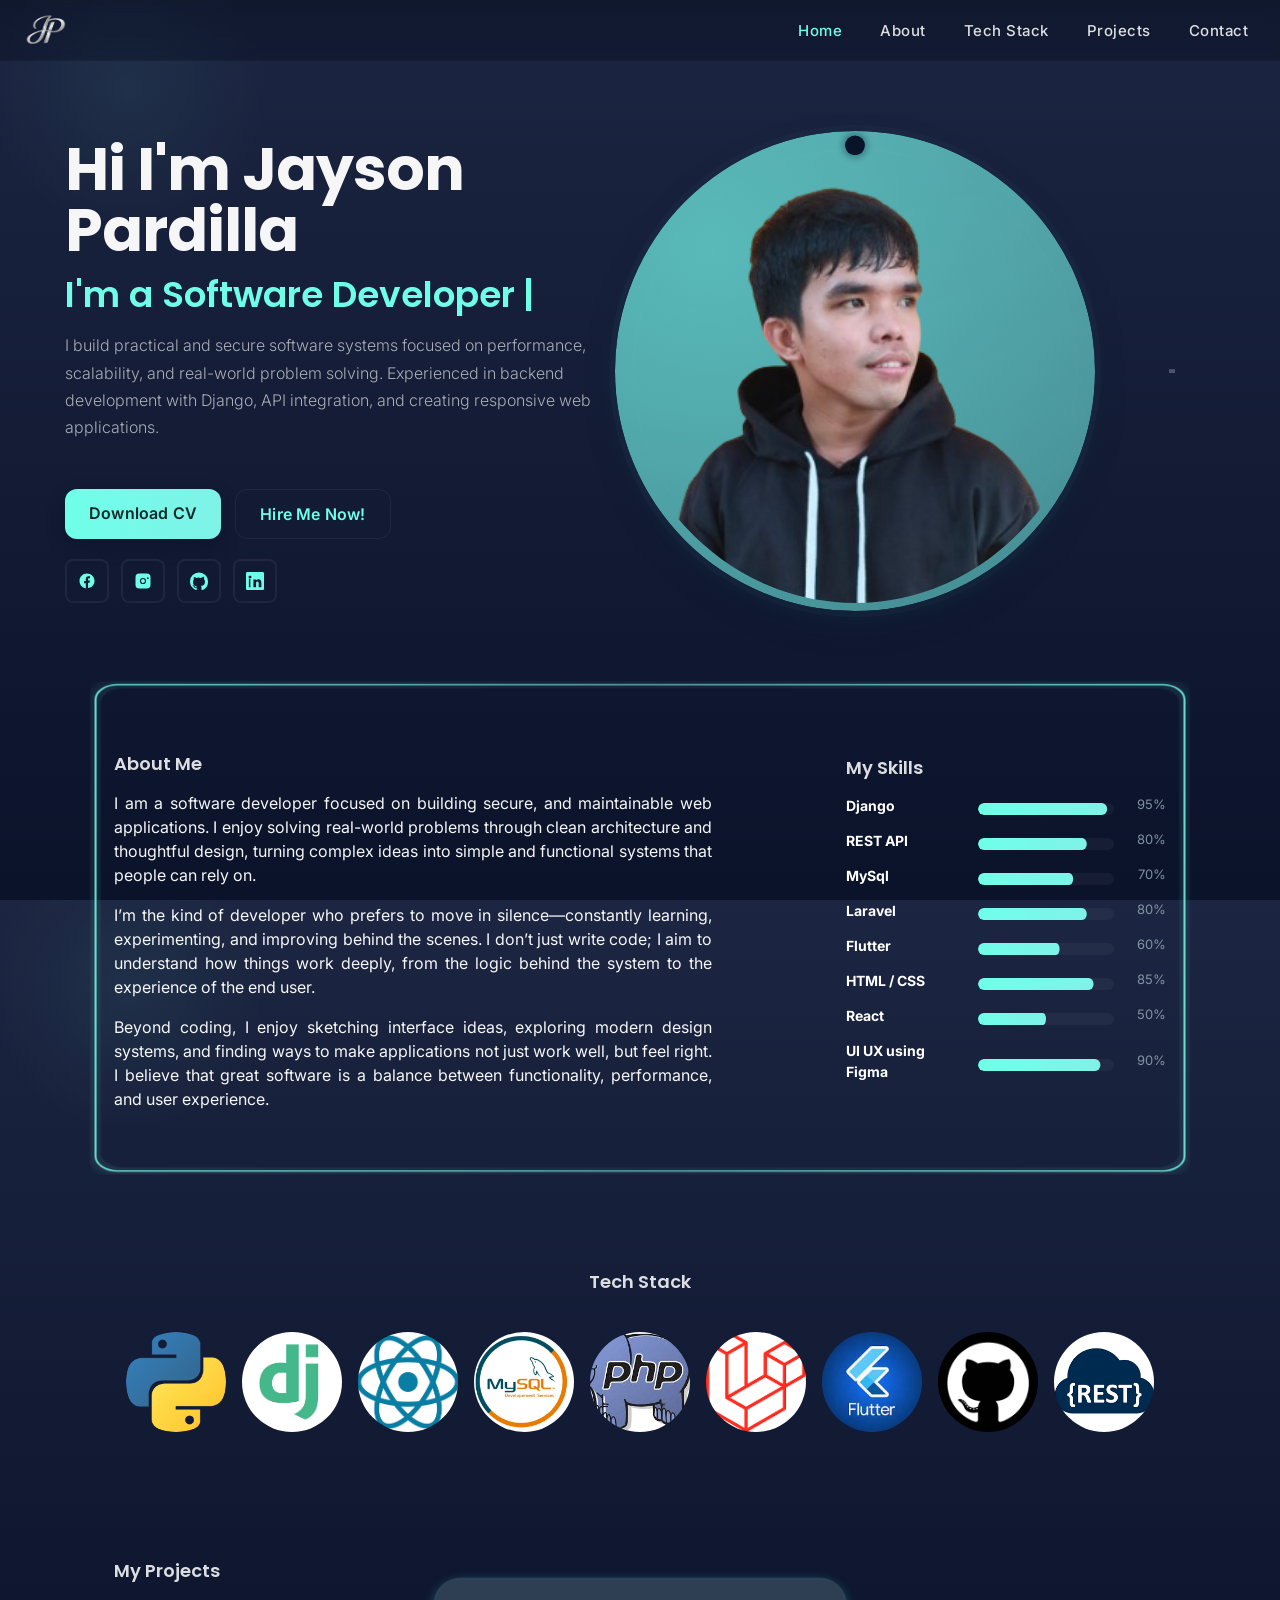
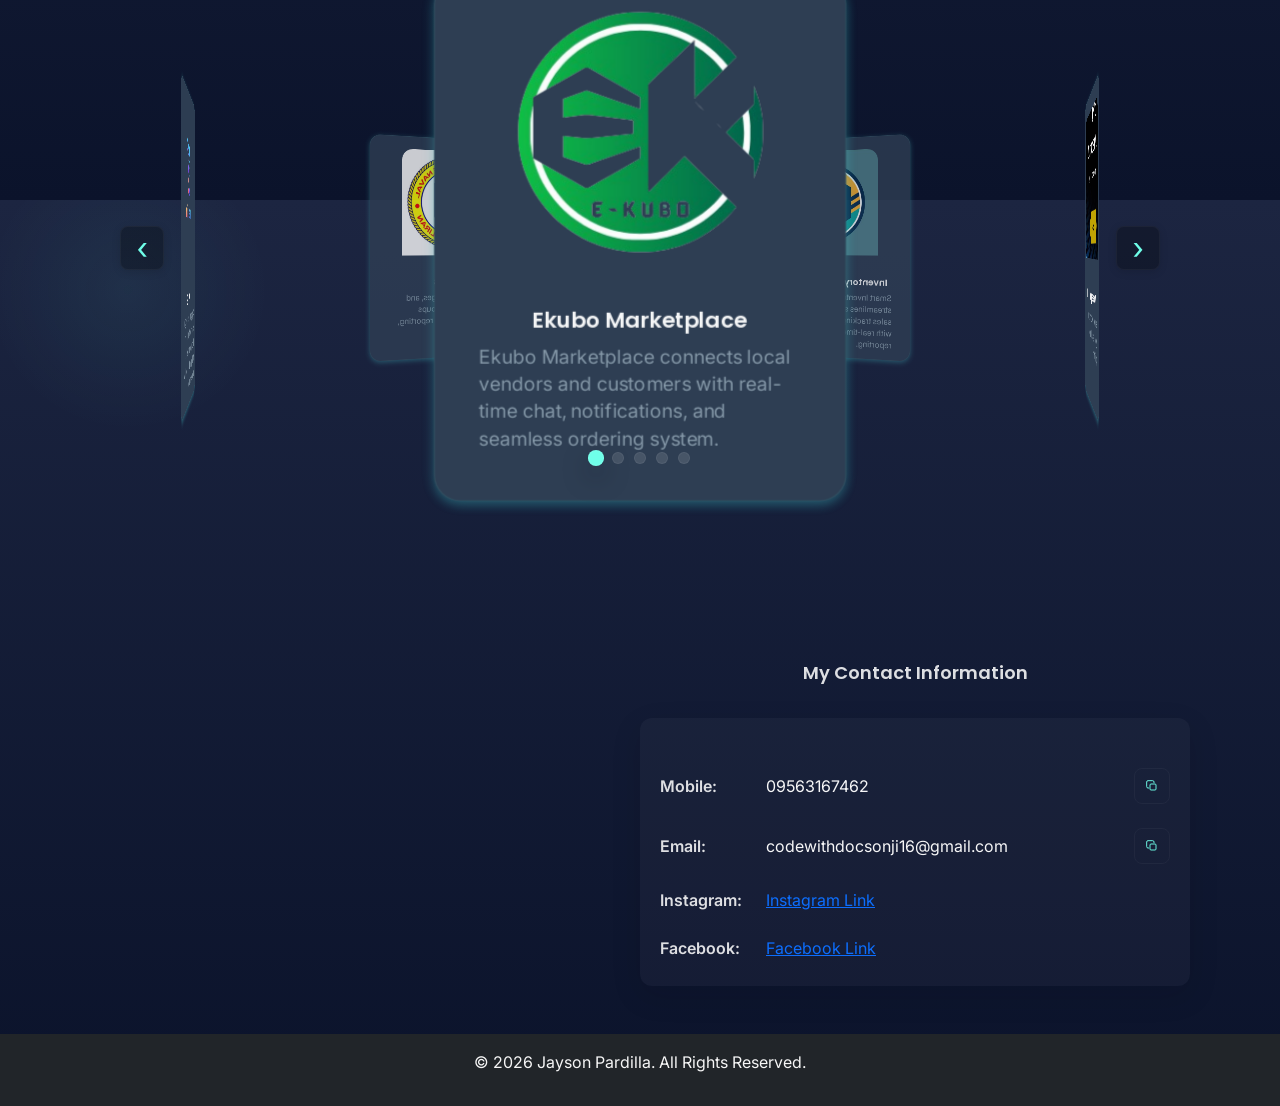
==== index.html @ fc869c58 "final" ====
<!doctype html>
<html lang="en">
<head>
	<meta charset="utf-8" />
	<meta name="viewport" content="width=device-width, initial-scale=1" />
	<title>Portfolio - Jayson</title>
	<link rel="preconnect" href="https://fonts.googleapis.com">
	<link rel="preconnect" href="https://fonts.gstatic.com" crossorigin>
	<link href="https://fonts.googleapis.com/css2?family=Inter:wght@300;400;500;600;700&family=Poppins:wght@400;500;600;700;800&display=swap" rel="stylesheet">
	<link rel="icon" href="./myportfolio/assets/images/portfolio-logo.png" type="image/png" sizes="32x32">
	<link rel="apple-touch-icon" href="./myportfolio/assets/images/portfolio-logo.png">
	<link href="https://cdn.jsdelivr.net/npm/bootstrap@5.3.2/dist/css/bootstrap.min.css" rel="stylesheet">
	<link rel="stylesheet" href="./myportfolio/static/css/ndex.css" />
	<link rel="stylesheet" href="./myportfolio/static/css/web-guide-modal.css" />
</head>
<body>
	<header class="topbar">
		<div class="logo"><img src="./myportfolio/images/portfolio-logo.png" alt="Logo"></div>
		<button
			class="nav-toggle"
			type="button"
			aria-label="Open navigation menu"
			aria-expanded="false"
			aria-controls="site-nav"
		>
			<span></span>
			<span></span>
			<span></span>
		</button>
		<nav id="site-nav">
			<ul>
				<li><a class="active" href="#">Home</a></li>
				<li><a href="#about">About</a></li>
				<li><a href="#skills">Tech Stack</a></li>
				<li><a href="#portfolio">Projects</a></li>
				<li><a href="#contact">Contact</a></li>
			</ul>
		</nav>
	</header>

	<main>
        <!-- Hero Section -->
		<section class="hero" aria-label="Intro">
			<div class="hero-left">
				<h1>Hi I'm Jayson Pardilla</h1>
					<h2>I'm <span id="role" style="color:var(--accent)"><span id="typed"></span><span class="typed-cursor" aria-hidden="true"></span></span></h2>
                <p class="lead">
                I build practical and secure software systems focused on performance, scalability, 
                and real-world problem solving. Experienced in backend development with Django, 
                API integration, and creating responsive web applications.
                </p>
				<div class="meta">
					<div>

					</div>
				</div>		

				<div class="buttons mt-4">
					<a href="/myportfolio/assets/RESUME.pdf" download="RESUME.pdf" class="btn btn-primary" id="downloadcv">Download CV</a>
					<button class="btn" id="hire-btn">Hire Me Now!</button>
				</div>

				<div class="socials" aria-hidden="true">
					<a class="social" href="https://web.facebook.com/pardilla.jayson.5/" target="_blank" rel="noopener" aria-label="Facebook">
						<!-- Facebook SVG -->
						<svg viewBox="0 0 24 24" aria-hidden="true" focusable="false"><path d="M22 12.07C22 6.48 17.52 2 11.93 2S2 6.48 2 12.07c0 4.99 3.66 9.12 8.44 9.93v-7.03H8.08v-2.9h2.36V9.41c0-2.33 1.39-3.62 3.52-3.62.99 0 2.03.18 2.03.18v2.23h-1.14c-1.13 0-1.48.7-1.48 1.42v1.7h2.52l-.4 2.9h-2.12v7.03C18.34 21.19 22 17.06 22 12.07z"/></svg>
					</a>
					<a class="social" href="https://www.instagram.com/docsonjii?igsh=YXo0N2k1djg0NnB1" target="_blank" rel="noopener" aria-label="Instagram">
						<!-- Instagram SVG -->
						<svg viewBox="0 0 24 24" aria-hidden="true" focusable="false"><path d="M7 2h10a5 5 0 0 1 5 5v10a5 5 0 0 1-5 5H7a5 5 0 0 1-5-5V7a5 5 0 0 1 5-5zm5 5.9A4.1 4.1 0 1 0 16.1 12 4.1 4.1 0 0 0 12 7.9zm6.4-.9a1.2 1.2 0 1 0 1.2 1.2 1.2 1.2 0 0 0-1.2-1.2zM12 9.4A2.6 2.6 0 1 1 9.4 12 2.6 2.6 0 0 1 12 9.4z"/></svg>
					</a>
					<a class="social" href="https://github.com/jaysonpardilla" target="_blank" rel="noopener" aria-label="GitHub">
						<!-- GitHub SVG -->
						<svg viewBox="0 0 24 24" aria-hidden="true" focusable="false"><path d="M12 .5A12 12 0 0 0 0 12.5c0 5.3 3.4 9.8 8.2 11.4.6.1.8-.2.8-.6v-2.1c-3.3.7-4-1.6-4-1.6-.5-1.2-1.2-1.5-1.2-1.5-1-.7.1-.7.1-.7 1.1.1 1.7 1.2 1.7 1.2 1 .1.7 1.6 2.9 2.2.1-.8.4-1.4.8-1.7-2.6-.3-5.3-1.3-5.3-5.9 0-1.3.5-2.4 1.2-3.2-.1-.3-.5-1.6.1-3.3 0 0 1-.3 3.3 1.2a11.3 11.3 0 0 1 6 0C17.6 6 18.6 6.3 18.6 6.3c.6 1.7.2 3 .1 3.3.8.8 1.2 1.9 1.2 3.2 0 4.7-2.7 5.6-5.3 5.9.4.4.7 1 .7 2v3c0 .4.2.7.8.6A12 12 0 0 0 24 12.5 12 12 0 0 0 12 .5z"/></svg>
					</a>
					<a class="social" href="https://www.linkedin.com/in/jayson-pardilla-4a75583b8/" target="_blank" rel="noopener" aria-label="LinkedIn">
						<!-- LinkedIn SVG -->
						<svg viewBox="0 0 24 24" aria-hidden="true" focusable="false"><path d="M20.447 20.452h-3.554v-5.569c0-1.328-.474-2.237-1.668-2.237-.909 0-1.451.612-1.688 1.204-.087.212-.109.507-.109.803v5.799h-3.554s.047-9.411 0-10.391h3.554v1.471c.458-.707 1.277-1.713 3.101-1.713 2.264 0 3.962 1.479 3.962 4.662v5.971zM5.337 8.432c-1.144 0-1.881-.758-1.881-1.707 0-.951.737-1.708 1.924-1.708 1.186 0 1.883.757 1.901 1.708 0 .949-.715 1.707-1.944 1.707zm1.536 12.02H3.826V9.06h2.047v11.392zM22.225 0H1.771C.792 0 0 .774 0 1.729v20.542C0 23.227.792 24 1.771 24h20.451C23.2 24 24 23.227 24 22.271V1.729C24 .774 23.2 0 22.225 0z"/></svg>
					</a>
				</div>
			</div>

			<div class="hero-right">
				<div class="profile-container" tabindex="0" role="group" aria-label="Profile composition">
					<!-- Orbit overlay: two orbiting circles with trailing shadows -->
					<div class="orbit-overlay" aria-hidden="true">
						<svg viewBox="0 0 200 200" preserveAspectRatio="xMidYMid meet" aria-hidden="true" focusable="false">
							<!-- soft blur filter for trail -->
							<defs>
								<filter id="blur-soft" x="-50%" y="-50%" width="200%" height="200%">
									<feGaussianBlur stdDeviation="2" result="b" />
									<feBlend in="SourceGraphic" in2="b" mode="normal" />
								</filter>
							</defs>
							<!-- Rotor 1: starts at TOP center. Use cy=6 to align dots on the visual border -->
							<g class="rotor rotor-1">
								<g class="trail-1-g">
									<circle class="dot-trail-1" cx="100" cy="6" r="4" />
								</g>
								<g class="trail-2-g">
									<circle class="dot-trail-2" cx="100" cy="6" r="3" />
								</g>
								<g class="trail-3-g">
									<circle class="dot-trail-3" cx="100" cy="6" r="2" />
								</g>
								<g class="core-g">
									<circle class="dot-core" cx="100" cy="6" r="4" />
								</g>
							</g>
							<!-- Rotor 2: same geometry but starts 180deg offset via animation-delay in CSS -->
							<g class="rotor rotor-2">
								<g class="trail-1-g">
									<circle class="dot-trail-1" cx="100" cy="6" r="4" />
								</g>
								<g class="trail-2-g">
									<circle class="dot-trail-2" cx="100" cy="6" r="3" />
								</g>
								<g class="trail-3-g">
									<circle class="dot-trail-3" cx="100" cy="6" r="2" />
								</g>
								<g class="core-g">
									<circle class="dot-core" cx="100" cy="6" r="4" />
								</g>
							</g>
						</svg>
					</div>

					<div class="profile">
						<img src="./myportfolio/images/jayson.png" alt="Profile picture of Jayson Pardilla" class="profile-image" />
					</div>
				</div>
			</div>
            <br>
            <hr class="divider" style="border:solid ;border-top:1px solid rgba(255, 255, 255, 0.7);margin:40px 0" />
		</section> 
        <!-- End hero Section--> 

		<!-- About Section -->
		<section id="about" class="section" aria-label="About me">
			<!-- SVG overlay: neon tracing the rounded border only (pointer-events:none) -->
			<svg class="about-glow" viewBox="0 0 600 400" preserveAspectRatio="none" aria-hidden="true" focusable="false">
				<defs>
					<!-- soft bloom -->
					<filter id="glow-filter" x="-50%" y="-50%" width="200%" height="200%" filterUnits="objectBoundingBox">
						<!-- reduced blur for a slimmer neon line -->
						<feGaussianBlur stdDeviation="4" result="b" />
						<feMerge>
							<feMergeNode in="b" />
							<feMergeNode in="SourceGraphic" />
						</feMerge>
					</filter>
					<!-- neon gradient along stroke -->
					<linearGradient id="neon-grad" x1="0%" x2="100%" y1="0%" y2="0%">
						<stop offset="0%" stop-color="rgba(111,255,233,0.95)"/>
						<stop offset="50%" stop-color="rgba(91,192,190,0.95)"/>
						<stop offset="100%" stop-color="rgba(111,255,233,0.95)"/>
					</linearGradient>
					<!-- mask to remove interior stroke so glow does not cover content -->
					<mask id="ring-mask">
						<rect x="0" y="0" width="600" height="400" fill="white" />
						<!-- inner rect cutout: adjusted inset to match thinner stroke so interior stays clean -->
						<rect x="6" y="6" width="588" height="388" rx="12" ry="12" fill="black" />
					</mask>
				</defs>
				<!-- base subtle border for depth -->
				<rect x="3" y="3" width="594" height="394" rx="12" ry="12" fill="none" class="glow-base" />
				<!-- animated neon stroke; mask limits it to border ring only -->
				<rect x="3" y="3" width="594" height="394" rx="12" ry="12" fill="none" stroke="url(#neon-grad)" class="glow-path" mask="url(#ring-mask)" />
			</svg>
			<div class="about-inner">
				<div class="about-text mt-4">
					<h4 class="mb-3">About Me</h3>
					<p>
						I am a software developer focused on building secure, and maintainable web applications. 
						I enjoy solving real-world problems through clean architecture and thoughtful design, turning complex ideas 
						into simple and functional systems that people can rely on.
					</p>
					<p>
						I’m the kind of developer who prefers to move in silence—constantly learning, experimenting, and improving 
						behind the scenes. I don’t just write code; I aim to understand how things work deeply, from the logic 
						behind the system to the experience of the end user.
					</p>
					<p>
						Beyond coding, I enjoy sketching interface ideas, exploring modern design systems, and finding ways to make 
						applications not just work well, but feel right. I believe that great software is a balance between 
						functionality, performance, and user experience.
					</p>
				</div>
				<section id="skills" aria-label="Skills" style="padding-left:110px">
					<aside class="skills-panel mt-0" aria-label="Skills and proficiency">
					<h4 class="mb-3">My Skills</h4>
					<div class="skill-progress" data-delay="0" style="--value:95;--duration:1.2s">
						<strong>Django</strong>
						<div class="progress" role="progressbar" aria-valuenow="95" aria-valuemin="0" aria-valuemax="100">
							<div class="progress-bar"></div>
						</div>
						<span class="percent">95%</span>
					</div>  
					<div class="skill-progress" data-delay="3" style="--value:80;--duration:1.2s">
						<strong>REST API</strong>
						<div class="progress" role="progressbar" aria-valuenow="80" aria-valuemin="0" aria-valuemax="100">
							<div class="progress-bar"></div>
						</div>
						<span class="percent">80%</span>
					</div> 
					<div class="skill-progress" data-delay="2" style="--value:70;--duration:1.2s">
						<strong>MySql</strong>
						<div class="progress" role="progressbar" aria-valuenow="70" aria-valuemin="0" aria-valuemax="100">
							<div class="progress-bar"></div>
						</div>
						<span class="percent">70%</span>
					</div>
					<div class="skill-progress" data-delay="3" style="--value:80;--duration:1.2s">
						<strong>Laravel</strong>
						<div class="progress" role="progressbar" aria-valuenow="80" aria-valuemin="0" aria-valuemax="100">
							<div class="progress-bar"></div>
						</div>
						<span class="percent">80%</span>
					</div> 
					<div class="skill-progress" data-delay="3" style="--value:60;--duration:1.2s">
						<strong>Flutter</strong>
						<div class="progress" role="progressbar" aria-valuenow="60" aria-valuemin="0" aria-valuemax="100">
							<div class="progress-bar"></div>
						</div>
						<span class="percent">60%</span>
					</div>
					<div class="skill-progress" data-delay="1" style="--value:85;--duration:1.2s">
						<strong>HTML / CSS</strong>
						<div class="progress" role="progressbar" aria-valuenow="85" aria-valuemin="0" aria-valuemax="100">
							<div class="progress-bar"></div>
						</div>
						<span class="percent">85%</span>
					</div>
					<div class="skill-progress" data-delay="2" style="--value:50;--duration:1.2s">
						<strong>React</strong>
						<div class="progress" role="progressbar" aria-valuenow="50" aria-valuemin="0" aria-valuemax="100">
							<div class="progress-bar"></div>
						</div>
						<span class="percent">50%</span>
					</div>
					<div class="skill-progress" data-delay="3" style="--value:90;--duration:1.2s">
						<strong>UI UX using Figma</strong>
						<div class="progress" role="progressbar" aria-valuenow="90" aria-valuemin="0" aria-valuemax="100">
							<div class="progress-bar"></div>
						</div>
						<span class="percent">90%</span>
					</div> 
					</aside>
				</section>
			</div>
		</section>
		<!-- End about Section--> 

		<!-- Stack Section -->
		<section id="stack" class="section" aria-label="Stacks">
			<h4 class="p-3 mb-3 text-center">Tech Stack</h4>
			<div class="stack-icons" aria-label="Technology stack logos">
				<img src="./myportfolio/assets/stacks/python.png" alt="Python logo" />
				<img src="./myportfolio/assets/stacks/django.png" alt="Django logo" />
				<img src="./myportfolio/assets/stacks/react.png" alt="React logo" />
				<img src="./myportfolio/assets/stacks/mysql.png" alt="MySQL logo" />
				<img src="./myportfolio/assets/stacks/php.jpg" alt="PHP logo" />
				<img src="./myportfolio/assets/stacks/laravel.png" alt="Laravel logo" />
				<img src="./myportfolio/assets/stacks/flutter.jpg" alt="Flutter logo" />
				<img src="./myportfolio/assets/stacks/github.png" alt="GitHub logo" />
				<img src="./myportfolio/assets/stacks/rest.png" alt="REST API logo" />
			</div>
		</section>

		<!-- Portfolio Section -->
		<section id="portfolio" class="section p-2 mt-3 mb-5" aria-label="Portfolio">
			<h4 class="p-3 mb-3">My Projects</h4>
			<div class="carousel-3d-container p-4">
				<button class="carousel-btn prev" aria-label="Previous project">‹</button>
				<div class="carousel-3d-viewport">
					<div class="carousel-3d-track"> 
						<article class="card" style="background-color:#2e3e53;"> 
							<a href="#" target="_blank" style="text-decoration:none">
							<img class="image" src="./myportfolio/static/images/2.png" alt="Project screenshot">
							</a>
							<h4>Ekubo Marketplace</h4>
							<p style="color:var(--muted)">Ekubo Marketplace connects local vendors and customers with real-time chat, notifications, and seamless ordering system.</p>
						</article> 
						<article class="card" style="background-color:#2e3e53;" role="button" tabindex="0" id="web-guide-card"> 
							<img class="image" src="./myportfolio/assets/zero-web-guide-images/1.jpg" alt="Web Development Guide">
							<h4>Web Development Guide</h4>
							<p style="color:var(--muted)">Learn web development from Python basics to Django applications.</p>
						</article>
						<article class="card" style="background-color:#2e3e53;"> 
							<a href="" target="_blank" style="text-decoration:none">
								<img class="image" src="./myportfolio/static/images/3.png" alt="Project screenshot">
							</a>
							<h4>Inventory with POS System</h4>
							<p style="color:var(--muted)">Smart Inventory with POS System streamlines stock management, sales tracking, and transactions with real-time updates and reporting.</p>
						</article>     

						<article class="card" style="background-color:#2e3e53;">
							<a href="#" target="_blank" style="text-decoration:none">
							<img class="image" src="./myportfolio/static/images/1.png" alt="Project screenshot">
							</a>
							<h4>CBSGMS</h4>
							<p style="color:var(--muted)">CBSGMS tracks, manages, and supports vulnerable groups through real-time data, reporting, and coordination.</p>
						</article> 
						<article class="card" style="background-color:#2e3e53;">
							<a href="#" target="_blank" style="text-decoration:none">
							<img class="image" src="./myportfolio/static/images/4.png" alt="Project screenshot">
							</a>
							<h4>Snap Sign</h4>
							<p style="color:var(--muted)">SnapSign enables secure digital signatures, customizable form building, document sending, tracking, and efficient workflow management online.
</p>
						</article> 
					</div>
				</div>
				<button class="carousel-btn next" aria-label="Next project">›</button>
				<div class="carousel-3d-pagination" aria-label="Carousel pagination"></div>
			</div>
		</section>
		<!-- End Portfolio Section --> 

		<!-- Web Guide Modal -->
		<div id="webGuideModal" class="modal-overlay" role="dialog" aria-modal="true" aria-labelledby="modalTitle" style="display:none;">
			<div class="modal-content">
				<div class="modal-header">
					<h3 id="modalTitle">Web Development Guide</h3>
					<div class="modal-controls">
						<button id="zoomBtn" class="modal-icon-btn" aria-label="Fullscreen" title="Fullscreen">
							<svg width="20" height="20" viewBox="0 0 24 24" fill="none" stroke="currentColor" stroke-width="2">
								<path d="M8 3H5a2 2 0 0 0-2 2v3m18 0V5a2 2 0 0 0-2-2h-3m0 18h3a2 2 0 0 0 2-2v-3M3 16v3a2 2 0 0 0 2 2h3"></path>
							</svg>
						</button>
						<button class="modal-close" aria-label="Close modal" title="Close (Esc)">&times;</button>
					</div>
				</div>

				<div class="modal-body">
					<div class="image-container">
						<div class="image-loader" id="imageLoader">
							<div class="spinner"></div>
						</div>
						<img id="modalImage" src="" alt="Web development guide image">
						<div class="image-navigation">
							<button class="nav-arrow prev" id="prevBtn" aria-label="Previous image" title="Previous (←)">
								<svg width="24" height="24" viewBox="0 0 24 24" fill="none" stroke="currentColor" stroke-width="2">
									<polyline points="15 18 9 12 15 6"></polyline>
								</svg>
							</button>
							<button class="nav-arrow next" id="nextBtn" aria-label="Next image" title="Next (→)">
								<svg width="24" height="24" viewBox="0 0 24 24" fill="none" stroke="currentColor" stroke-width="2">
									<polyline points="9 18 15 12 9 6"></polyline>
								</svg>
							</button>
						</div>
					</div>

					<div class="modal-thumbnails">
						<div class="thumbnails-scroll" id="thumbnailsScroll">
							<!-- Thumbnails will be generated here -->
						</div>
					</div>

					<div class="modal-info">
						<div class="image-counter">
							<span id="imageCounter">1</span>
							<span class="separator">/</span>
							<span id="totalImages">25</span>
						</div>
						<div class="progress-bar">
							<div class="progress-fill" id="progressFill"></div>
						</div>
					</div>
				</div>

				<div class="modal-footer">
					<div class="footer-left">
						<button id="prevImageBtn" class="modal-nav-btn prev-btn" aria-label="Previous image">
							<svg width="16" height="16" viewBox="0 0 24 24" fill="none" stroke="currentColor" stroke-width="2">
								<polyline points="15 18 9 12 15 6"></polyline>
							</svg>
							<span>Previous</span>
						</button>
					</div>
					<div class="footer-center">
						<span id="imageInfo" class="image-info">Guide Image</span>
					</div>
					<div class="footer-right">
						<button id="nextImageBtn" class="modal-nav-btn next-btn" aria-label="Next image">
							<span>Next</span>
							<svg width="16" height="16" viewBox="0 0 24 24" fill="none" stroke="currentColor" stroke-width="2">
								<polyline points="9 18 15 12 9 6"></polyline>
							</svg>
						</button>
					</div>
				</div>
			</div>
		</div>
		<!-- End Web Guide Modal -->

		<!-- Contact Section -->
		<section id="contact" class="section" aria-label="Contact me" style="padding:0; padding-top:80px"> 
			<div class="mt-0" style="align-items:right;display:flex;flex-direction:column;gap:15px">
				<h4 class="mt-1">My Contact Information</h4>
				<div id="contact-form" class="contact-form" action="#" method="post">
					<div id="contact-msg" role="status" aria-live="polite" style="margin-bottom:12px"></div>
					<div class="contact-row">
						<div class="contact-label mr-0">Mobile:</div>
						<div class="contact-value">
							<span class="contact-text" style="margin-left: -20px;">09563167462</span>
							<button type="button" class="copy-btn" data-copy="09563167462" aria-label="Copy mobile number">
								<svg width="16" height="16" viewBox="0 0 24 24" fill="none" xmlns="http://www.w3.org/2000/svg" aria-hidden="true">
									<rect x="9" y="9" width="9" height="9" rx="1.5" stroke="currentColor" stroke-width="1.4"></rect>
									<path d="M7 15H6a2 2 0 0 1-2-2V6a2 2 0 0 1 2-2h7a2 2 0 0 1 2 2v1" stroke="currentColor" stroke-width="1.4" stroke-linecap="round" stroke-linejoin="round"></path>
								</svg>
							</button>
						</div>
					</div>

					<div class="contact-row">
						<div class="contact-label mr-0">Email:</div>
						<div class="contact-value">
							<span class="contact-text" style="margin-left: -20px;">codewithdocsonji16@gmail.com</span>
							<button type="button" class="copy-btn" data-copy="codewithdocsonji16@gmail.com" aria-label="Copy email address">
								<svg width="16" height="16" viewBox="0 0 24 24" fill="none" xmlns="http://www.w3.org/2000/svg" aria-hidden="true">
									<rect x="9" y="9" width="9" height="9" rx="1.5" stroke="currentColor" stroke-width="1.4"></rect>
									<path d="M7 15H6a2 2 0 0 1-2-2V6a2 2 0 0 1 2-2h7a2 2 0 0 1 2 2v1" stroke="currentColor" stroke-width="1.4" stroke-linecap="round" stroke-linejoin="round"></path>
								</svg>
							</button>
						</div>
					</div>

					<div class="contact-row">
						<div class="contact-label mr-0">Instagram:</div>
						<div class="contact-value" style="margin-left: -20px;"><a href="https://www.instagram.com/docsonjii?igsh=YXo0N2k1djg0NnB1" target="_blank">Instagram Link</a></div>
					</div>

					<div class="contact-row">
						<div class="contact-label mr-0">Facebook:</div>
						<div class="contact-value" style="margin-left: -20px;"><a href="https://web.facebook.com/pardilla.jayson.5/" target="_blank">Facebook Link</a></div>
					</div>
				</div>
			</div>
		</section>
		<!-- End Contact Section --> 

		<!-- Footer section -->
		<footer class="bg-dark m-0 p-3 mt-5" style="margin:0%">
			<p style='align-items:center; justify-content:center; display:flex'>© 2026 Jayson Pardilla. All Rights Reserved.</p>
		</footer> 
		<!-- end footer -->

	</main> 

	<script src="./myportfolio/static/js/typing-animation.js"></script>
	<script src="./myportfolio/static/js/skill-progressbar.js"></script>
	<script src="./myportfolio/static/js/ndex.js"></script>
	<script src="https://cdn.jsdelivr.net/npm/bootstrap@5.3.2/dist/js/bootstrap.bundle.min.js"></script>
	<script src="./myportfolio/static/js/hire-button.js"></script>
	<script src="./myportfolio/static/js/entrance-observer.js"></script>
	<script src="./myportfolio/static/js/submit-form-contact.js"></script>
	<script src="./myportfolio/static/js/carousel-3d.js"></script>
	<script src="./myportfolio/static/js/copy-contact.js"></script>
	<script src="./myportfolio/static/js/web-guide-modal.js"></script>
</body>
</html>
---- myportfolio/static/css/ndex.css ----
/* 3D Cylinder Carousel Styles */
.carousel-3d-container {
    position: relative;
    width: 100%;
    max-width: none;
    margin: 0 auto 40px auto;
    perspective: 1200px;
    min-height: 420px;
    display: flex;
    align-items: center;
    justify-content: center;
}
.carousel-3d-viewport {
    width: 100%;
    height: 420px;
    position: relative;
    perspective: 1200px;
    /* allow side cards to be visible outside the viewport */
    overflow: visible;
    display: flex;
    align-items: center;
    justify-content: center;
}
.carousel-3d-track {
    width: 100%;
    height: 100%;
    position: absolute;
    left: 0;
    top: 0;
    transform-style: preserve-3d;
    transition: transform 0.8s cubic-bezier(.77,0,.18,1);
    transform-origin: 50% 50% 0;
}
    .carousel-3d-track .card {
        position: absolute;
        left: 50%;
        top: 50%;
        width: 340px;
        height: 440px;
        margin-left: -170px;
        margin-top: -220px;
        background: var(--bs-dark, #222);
        color: #e0dcdc;
        border-radius: 22px;
        box-shadow: 0 3px 10px rgba(65, 199, 204, 0.387);
        display: flex;
        flex-direction: column;
        align-items: center;
        justify-content: flex-start;
        opacity: 0.98;
        transition: transform 480ms cubic-bezier(.2,.9,.2,1), box-shadow 320ms, filter 0.3s, opacity 0.3s;
        will-change: transform, opacity;
    }
    .carousel-3d-track .card img {
        width: 100%;
        height: 210px;
        object-fit: cover;
        border-radius: 22px 22px 0 0;
        transition: filter var(--duration) var(--ease), transform var(--duration) var(--ease);
        will-change: filter, transform;
    }

    /* subtle image blur and scale on card hover/focus to increase perceived depth */
    .carousel-3d-track .card:hover img,
    .carousel-3d-track .card:focus-within img {
        filter: saturate(1.03);
        transform: scale(1.02);
    }

    /* reduce strength for the small variant */
    .carousel-3d-container.small .carousel-3d-track .card:hover img,
    .carousel-3d-container.small .carousel-3d-track .card:focus-within img {
        filter: blur(var(--card-hover-blur-small)) saturate(1.02);
        transform: scale(1.01);
    }

    /* Hover / focus visual lift for cards */
    .carousel-3d-track .card:hover,
    .carousel-3d-track .card:focus-within{
        box-shadow: 0 5px 6px rgba(28, 218, 212, 0.561);
        filter:brightness(1.04) saturate(1.02);
    }

    /* subtle entrance transition when transform changes */
    .carousel-3d-track .card{
        transition: transform 420ms cubic-bezier(.2,.9,.2,1), box-shadow 320ms, opacity 300ms;
    }

    /* Small variant: use by adding class `small` to the container: */
    .carousel-3d-container.small .carousel-3d-track .card {
        width: 300px;
        height: 380px;
        margin-left: -150px;
        margin-top: -190px;
        border-radius: 16px;
        box-shadow: 0 8px 28px rgba(219, 95, 95, 0.386);  
        border-color: #6fffe9;
    } 
    .carousel-3d-container.small .carousel-3d-track .card img {
        height: 140px;
        border-radius: 16px 16px 0 0;
    }
.carousel-3d-track .card h4 {
    margin: 18px 0 8px 0;
    font-family:var(--font-heading);
    font-size:var(--fz-h4);
    color:var(--text-primary);
}
.carousel-3d-track .card p {
    font-family:var(--font-ui);
    font-size:var(--fz-base);
    padding: 0 12px 12px 12px;
    color: var(--text-muted);
    line-height:1.45;
}
.carousel-btn {
    background: var(--accent, #6fffe9);
    color: #222;
    border: none;
    border-radius: 50%;
    width: 44px;
    height: 44px;
    font-size: 2rem;
    margin: 0 16px;
    cursor: pointer;
    box-shadow: 0 2px 8px rgba(0,0,0,0.12);
    transition: background 0.2s, color 0.2s;
    z-index: 2;
}
.carousel-btn:active {
    background: #4fd1c5;
}


/* Pagination dots for 3D carousel */
.carousel-3d-pagination{
    position:absolute;
    bottom:18px;
    left:50%;
    transform:translateX(-50%);
    display:flex;
    gap:10px;
    z-index:600;
}
.carousel-3d-pagination .carousel-dot{
    width:12px;
    height:12px;
    border-radius:50%;
    background:rgba(255,255,255,0.12);
    border:1px solid rgba(255,255,255,0.06);
    padding:0;
    cursor:pointer;
    transition:transform 220ms ease, background 220ms ease, box-shadow 220ms ease;
}
.carousel-3d-pagination .carousel-dot:focus{outline:2px solid rgba(111,255,233,0.14)}
.carousel-3d-pagination .carousel-dot.active{
    background:var(--accent);
    transform:scale(1.35);
    box-shadow:0 8px 20px rgba(6,16,22,0.35);
}
:root{
    /* New interactive theme */
    --prussian-blue: #0b132bff;
    --space-indigo: #1c2541ff;
    --dusk-blue: #3b506b;
    --tropical-teal: #5bc0beff;
    --neon-ice: #6fffe9ff;
    --bg1: var(--prussian-blue);
    --bg2: var(--space-indigo);
    --accent: var(--neon-ice);
    --muted: #9fb3c2;
    --card: var(--dusk-blue);
}

:root{
    /* Typography tokens & font combos */
    --font-heading: 'Poppins', system-ui, -apple-system, 'Segoe UI', Roboto, 'Helvetica Neue', Arial;
    --font-ui: 'Inter', system-ui, -apple-system, 'Segoe UI', Roboto, 'Helvetica Neue', Arial;
    --font-mono: ui-monospace, SFMono-Regular, Menlo, Monaco, 'Roboto Mono', monospace;

    --fz-hero: 60px;
    --fz-h1: 36px;
    --fz-h2: 22px;
    --fz-h3: 20px;
    --fz-h4: 18px;
    --fz-base: 16px;
    --fz-small: 13px;

    --text-primary: rgba(255,255,255,0.96);
    --text-secondary: rgba(255,255,255,0.86);
    --text-muted: rgba(255,255,255,0.64);
    --muted: rgba(159,179,194,0.78);
    --ui-contrast: rgba(6,16,22,0.9);
}

*{box-sizing:border-box}

/* Smooth native scrolling for in-page navigation */
html{scroll-behavior:smooth}

/* Design system: spacing, containers, transitions */
:root{
    --sp-1:8px;
    --sp-2:16px;
    --sp-3:24px;
    --sp-4:32px;
    --sp-5:48px;
    --sp-6:64px;
    --sp-7:96px;

    --container-max:1100px;
    --section-pt:80px;
    --section-pb:80px;

    --surface-1: rgba(255,255,255,0.02);
    --surface-2: rgba(255,255,255,0.03);

    --shadow-soft: 0 8px 20px rgba(2,8,20,0.18);
    --shadow-strong: 0 16px 36px rgba(2,8,20,0.28);

    --ease: cubic-bezier(.2,.9,.2,1);
    --duration: 300ms;
    /* Card hover blur controls */
    --card-hover-blur: 6px;
    --card-hover-blur-small: 3px;
}

/* Container utility */
.container{max-width:var(--container-max);margin-left:auto;margin-right:auto;padding-left:var(--sp-3);padding-right:var(--sp-3)}

/* Smooth micro-interactions */
.btn, .card{transition:transform var(--duration) var(--ease), box-shadow var(--duration) var(--ease), opacity var(--duration) var(--ease)}
.fade-transition{transition:opacity var(--duration) var(--ease)}
html,body{height:100%;}
body{
    margin:0;
    font-family:var(--font-ui);
    font-size:var(--fz-base);
    background:radial-gradient(circle at 10% 10%, rgba(111,255,233,0.06), transparent 10%), linear-gradient(180deg,var(--bg2),var(--bg1));
    color:var(--text-primary);
    -webkit-font-smoothing:antialiased;
    -moz-osx-font-smoothing:grayscale;
    display:flex;
    flex-direction:column;
    min-height:100vh;
}

main{flex:1}
.logo img{height:36px;width:auto;display:block}
/* Top navigation */
.topbar{
    display:flex;
    align-items:center;
    justify-content:space-between;
    padding:12px 24px;
    border-bottom:1px solid rgba(255,255,255,0.03);
    position:sticky;
    top:0;
    z-index:1100;
    backdrop-filter:blur(6px) saturate(120%);
    background:linear-gradient(180deg, rgba(6,10,18,0.45), rgba(6,10,18,0.35));
    transition:backdrop-filter 220ms, background 220ms;
}
.logo{font-weight:800;color:var(--accent);font-size:20px;font-family:var(--font-heading)}
nav ul{list-style:none;margin:0;padding:0;display:flex;gap:22px}
nav a{color:var(--text-secondary);text-decoration:none;font-weight:500;font-family:var(--font-ui);font-size:15px;letter-spacing:0.5px;padding:6px 8px}
nav a.active{color:var(--accent)}
.nav-toggle{
    display:none;
    width:48px;
    min-height:48px;
    padding:0;
    border:1px solid rgba(255,255,255,0.08);
    border-radius:12px;
    background:rgba(255,255,255,0.02);
    color:var(--accent);
    align-items:center;
    justify-content:center;
    flex-direction:column;
    gap:5px;
    cursor:pointer;
    z-index:1201;
}
.nav-toggle span{
    display:block;
    width:20px;
    height:2px;
    border-radius:999px;
    background:currentColor;
    transition:transform var(--duration) var(--ease), opacity var(--duration) var(--ease);
}
body.menu-open{overflow:hidden}
body.menu-open .nav-toggle span:nth-child(1){transform:translateY(7px) rotate(45deg)}
body.menu-open .nav-toggle span:nth-child(2){opacity:0}
body.menu-open .nav-toggle span:nth-child(3){transform:translateY(-7px) rotate(-45deg)}

/* Hero */
.hero{
    max-width:1230px;
    margin:30px auto;
    /* extra right padding so large profile container and orbit aren't visually clipped */
    padding:40px 80px 40px 40px;
    overflow:visible;
    display:flex;
    gap:40px;
    align-items:center;
}
.hero-left{flex:1;min-width:400px}
.hero-right{width:420px;display:flex;justify-content:center;align-items:center;overflow:visible}

/* Headings: consistent scale using Poppins for display, Inter for UI */
h1{font-family:var(--font-heading);font-size:var(--fz-hero);margin:0 0 12px 0;line-height:1.02;font-weight:700;color:var(--text-primary);letter-spacing:-1px}
h2{font-family:var(--font-heading);font-size:var(--fz-h1);margin:0 0 16px 0;color:var(--accent);font-weight:600}
h3{font-family:var(--font-heading);font-size:var(--fz-h3);margin:0 0 12px 0;font-weight:600;color:var(--text-secondary)}
h4{font-family:var(--font-heading);font-size:var(--fz-h4);margin:0 0 10px 0;font-weight:600;color:var(--text-secondary)}
p.lead{color:var(--text-muted);max-width:720px;font-size:var(--fz-base);line-height:1.7}

.meta{display:flex;gap:28px;margin:var(--sp-3) 0;color:var(--text-muted);font-size:14px}
.buttons{display:flex;gap:14px;margin-top:18px}
.btn{padding:12px 24px;border-radius:12px;border:1px solid rgba(255,255,255,0.06);background:transparent;color:var(--accent);font-weight:600;cursor:pointer;font-family:var(--font-ui);letter-spacing:0.2px}
.btn-primary{padding:12px 24px;border-radius:12px;background:linear-gradient(90deg,var(--accent),#7ff2e8);color:var(--ui-contrast);border:none;box-shadow:var(--shadow-soft)}
.btn:hover{transform:translateY(-4px);box-shadow:var(--shadow-strong)}

.socials{display:flex;gap:12px;margin-top:20px}
.social{width:44px;height:44px;border-radius:8px;border:2px solid rgba(255,255,255,0.06);display:inline-flex;align-items:center;justify-content:center;color:var(--accent);background:transparent}
.social svg{width:18px;height:18px;display:block;fill:currentColor}

/* right profile composition */
/* outer container that holds the profile — make this green */
.profile-container{position:relative;width:480px;height:480px;border-radius:50%;display:flex;align-items:center;justify-content:center;background:radial-gradient(circle at 20% 25%, rgba(91,192,190,0.95), rgba(91,192,190,0.65)), linear-gradient(180deg,var(--dusk-blue),rgba(27,38,65,0.06));box-shadow:0 14px 36px rgba(9,30,52,0.12), 0 0 0 6px rgba(91,192,190,0.03), 0 8px 24px rgba(91,192,190,0.06);overflow:visible;transform:translateZ(0);-webkit-transform:translateZ(0);-webkit-backface-visibility:hidden;will-change:transform;background-clip:padding-box;transition:transform 320ms cubic-bezier(.2,.9,.2,1),box-shadow 320ms;margin-right:48px}
.profile-container::after{content:"";position:absolute;inset:18px;border-radius:50%;box-shadow:inset 0 0 0 1px rgba(255,255,255,0.02)}

/* inner profile — transparent background */
.profile{position:relative;width:500px;height:520px; padding:0px ;border-radius:50%;overflow:hidden;background:transparent;display:flex;align-items:center;justify-content:center;transform:translateY(-28px);z-index:3;transition:transform 360ms}
.profile img{width:100%;height:700px;object-fit:cover;border-radius:50%;display:block;transition:transform 360ms, box-shadow 320ms}

/* SVG orbit: pixel-perfect circular edge animation */
/* Overlay SVG orbit: two rotors (core + trailing shadow) using transforms only */
.orbit-overlay{position:absolute;inset:0;pointer-events:none;display:block;overflow:visible;z-index:4}
.orbit-overlay svg{width:100%;height:100%;display:block;overflow:visible}
/* core and trail groups rotate around SVG center (100,100) */
.orbit-overlay .core-g,
.orbit-overlay .trail-1-g,
.orbit-overlay .trail-2-g,
.orbit-overlay .trail-3-g{transform-origin:100px 100px}
/* Use a consistent duration for core and all trails so speed is uniform; use small negative delays to stagger trailing positions */
:root{--orbit-duration:6.6s}
/* run orbit animations in reverse so dots move left (counter-clockwise) */
.orbit-overlay .core-g{animation:spin-core var(--orbit-duration) linear infinite;animation-direction:reverse}
.orbit-overlay .trail-1-g{animation:spin-trail var(--orbit-duration) linear infinite;animation-delay:0s;animation-direction:reverse}
.orbit-overlay .trail-2-g{animation:spin-trail var(--orbit-duration) linear infinite;animation-delay:-0.15s;animation-direction:reverse}
.orbit-overlay .trail-3-g{animation:spin-trail var(--orbit-duration) linear infinite;animation-delay:-0.30s;animation-direction:reverse}
/* rotor-2 starts halfway through the core animation to guarantee 180deg opposition; apply same small offsets to its trails */
.orbit-overlay .rotor-2 .core-g{animation-delay:calc(var(--orbit-duration) / -2)}
.orbit-overlay .rotor-2 .trail-1-g{animation-delay:calc(var(--orbit-duration) / -2 - 0s)}
.orbit-overlay .rotor-2 .trail-2-g{animation-delay:calc(var(--orbit-duration) / -2 - 0.15s)}
.orbit-overlay .rotor-2 .trail-3-g{animation-delay:calc(var(--orbit-duration) / -2 - 0.30s)}
/* visual styles: smaller core, three subtle trail layers (all slightly smaller than core) */
/* match hero background color so orbit dots blend with page background */
.orbit-overlay .dot-core{fill:var(--bg1);filter:none;}
.orbit-overlay .dot-trail-1{fill:var(--bg1);opacity:0.28;filter:url(#blur-soft)}
.orbit-overlay .dot-trail-2{fill:var(--bg1);opacity:0.18;filter:url(#blur-soft)}
.orbit-overlay .dot-trail-3{fill:var(--bg1);opacity:0.12;filter:url(#blur-soft)}
.profile-container:focus-visible .orbit-overlay .dot-trail-1{opacity:0.38}

@keyframes spin-core{from{transform:rotate(0deg);}to{transform:rotate(360deg);}}
@keyframes spin-trail{from{transform:rotate(0deg);}to{transform:rotate(360deg);}}

/* keep focus-visible interactions for keyboard users; remove mouse hover rules */
.profile-container:focus-visible{transform:scale(1.02) translateZ(0);box-shadow:0 24px 60px rgba(9,30,52,0.14);outline:none}
.profile-container:focus-visible .profile{transform:translateY(-34px)}
/* speed up core rotation for focus-visible (keyboard) only */
.profile-container:focus-visible .orbit-overlay .core-g{animation-duration:3.2s}
/* slightly increase trail visibility when focused (keyboard) */
.profile-container:focus-visible .orbit-overlay .dot-trail-1{opacity:0.34}
.profile-container:active{transform:scale(0.995)}

@keyframes spin{from{transform:rotate(0deg);}to{transform:rotate(360deg);}}

@keyframes rotate{from{transform:rotate(0deg);}to{transform:rotate(360deg);}}

/* small screen */
@media (max-width:900px){
    .hero{flex-direction:column-reverse;padding:20px}
    .hero-right{width:100%;}
    .profile-container{width:300px;height:300px}
    .profile{width:160px;height:180px;transform:translateY(-18px)}
    .profile img{width:100%;height:100%}
    h1{font-size:28px}
    h2{font-size:20px}
}

@media (max-width:1000px){
    :root{--fz-hero:42px}
}
@media (max-width:600px){
    :root{--fz-hero:32px;--fz-h1:28px;--fz-base:15px}
}

/* Sections and cards */
.section{max-width:var(--container-max);margin:0 auto;padding-top:var(--section-pt);padding-bottom:var(--section-pb);padding-left:var(--sp-3);padding-right:var(--sp-3);box-sizing:border-box}
#about{padding-top:48px;padding-bottom:48px}
.about-inner{display:flex;gap:24px;align-items:flex-start}
.about-text{flex:1}
/* Stack section logos row */
.stack-icons{display:flex;align-items:center;justify-content:center;gap:16px;flex-wrap:nowrap;overflow-x:auto;padding:8px 0}
.stack-icons img{width:100px;height:100px;border-radius:50%;object-fit:cover;display:block}
/* Justify paragraphs inside the About section only */
.about-text p{text-align:justify;text-justify:inter-word;-webkit-hyphens:auto;hyphens:auto;word-break:break-word}
/* spacing between About and Skills (keeps interior layout unchanged) */
#skills{margin-top:28px}
@media (max-width:900px){
    #skills{margin-top:16px}
}
.about-stats{width:260px;display:flex;flex-direction:column;gap:12px}
.stat{background:rgba(255,255,255,0.03);padding:12px;border-radius:10px}
.skills-grid{display:flex;gap:16px;flex-wrap:wrap}
.skill{width:100%;max-width:320px;background:rgba(255,255,255,0.02);padding:12px;border-radius:10px}
.progress{height:8px;background:rgba(255,255,255,0.06);border-radius:8px;overflow:hidden;margin-top:8px}
.progress > span{display:block;height:100%;background:var(--accent)}

/* Animated skill progress (used in About section) - GPU accelerated via transform */
.skills-panel{width:320px}
.skill-progress{display:flex;align-items:center;gap:12px;margin-bottom:14px}
.skill-progress strong{width:120px;font-size:14px;color:#fff}
.skill-progress .progress{flex:1;background:rgba(255,255,255,0.04);height:12px;border-radius:999px;overflow:hidden;position:relative}
.skill-progress .progress .progress-bar{height:100%;width:100%;background:linear-gradient(90deg,var(--accent),#7ff2e8);border-radius:999px;transform-origin:left center;transform:scaleX(0);transition:transform var(--duration,1.2s) cubic-bezier(.2,.9,.2,1)}
.skill-progress .percent{width:40px;text-align:right;color:var(--muted);font-size:13px}
/* staggered transition delays (use small offsets) */
.skill-progress[data-delay="0"] .progress .progress-bar{transition-delay:0s}
.skill-progress[data-delay="1"] .progress .progress-bar{transition-delay:0.12s}
.skill-progress[data-delay="2"] .progress .progress-bar{transition-delay:0.24s}
.skill-progress[data-delay="3"] .progress .progress-bar{transition-delay:0.36s}
/* when the panel becomes visible apply scale based on numeric --value (0-100) */
.skill-progress.in-view .progress .progress-bar{transform:scaleX(calc(var(--value) / 100))}
.portfolio-grid{display:grid;grid-template-columns:repeat(3,1fr);gap:18px}
.card{background:linear-gradient(180deg, rgba(91,192,190,0.12), rgba(91,192,190,0.06));padding:24px;border-radius:12px;border:1px solid rgba(91,192,190,0.12);box-shadow:var(--shadow-soft);overflow:hidden;color:var(--ui-contrast)}
.card img{width:100%;height:160px;object-fit:cover;border-radius:8px;margin-bottom:var(--sp-3)}
.card:hover{transform:translateY(-8px);box-shadow:var(--shadow-strong)}
.contact-form{max-width:700px;display:flex;flex-direction:column;gap:12px}
.input, textarea{padding:12px;border-radius:8px;border:1px solid rgba(255,255,255,0.06);background:transparent;color:#fff}

/* Contact rows and copy button */
.contact-row{display:flex;align-items:center;justify-content:space-between;gap:16px;padding:6px 0}
.contact-label{flex:0 0 110px;color:var(--text-secondary);font-weight:600;font-family:var(--font-ui)}
.contact-value{display:flex;align-items:center;gap:10px;flex:1;justify-content:flex-start}
.contact-value > .contact-text,
.contact-value > a{
    flex:1 1 auto;
    display:block;
    text-align:left;
    word-break:break-word;
}
.contact-text{font-family:var(--font-ui);color:var(--text-primary);text-align:left}
.copy-btn{display:inline-flex;align-items:center;justify-content:center;width:36px;height:36px;border-radius:8px;border:1px solid rgba(255,255,255,0.04);background:transparent;color:var(--accent);cursor:pointer;margin-left:auto}
.copy-btn svg{width:16px;height:16px;display:block;fill:none;stroke:currentColor}
.copy-btn:hover{transform:translateY(-2px);box-shadow:var(--shadow-soft)}
.copy-btn.copied{background:var(--accent);color:var(--ui-contrast);border-color:transparent}
@media (max-width:900px){
    .about-inner{flex-direction:column}
    .portfolio-grid{grid-template-columns:repeat(1,1fr)}
} 

/* typing cursor */
.typed-cursor{display:inline-block;margin-left:8px;vertical-align:bottom;color:var(--accent);animation:blink 1s steps(1) infinite}
.typed-cursor::before{content:'|'}
@keyframes blink{50%{opacity:0}}

.carousel{position:relative;margin:12px auto 0;overflow:visible;display:flex;justify-content:center;align-items:center}
.carousel-viewport{overflow:hidden;width:100%;display:block}
.carousel-track{display:flex;align-items:center;gap:24px;transition:transform 600ms cubic-bezier(.2,.9,.2,1);will-change:transform;transform:translateZ(0)}
.carousel .card{flex:0 0 auto;width:320px;transition:transform 600ms cubic-bezier(.2,.9,.2,1),opacity 600ms cubic-bezier(.2,.9,.2,1);will-change:transform,opacity;opacity:0.8}
/* center scale uses CSS vars set from JS to avoid layout reflow; defaults approximate +40px/+50px */
.carousel{--center-scale-x:1.125;--center-scale-y:1.3125}
.carousel .card.active{transform:scale(var(--center-scale-x), var(--center-scale-y));opacity:1;z-index:4;box-shadow:0 18px 40px rgba(2,8,20,0.45)}
.carousel .card.prev,.carousel .card.next{transform:scale(0.88);opacity:0.82;z-index:3}
.carousel .card:not(.active):not(.prev):not(.next){opacity:0.55;transform:scale(0.85);z-index:1;pointer-events:none}
.carousel-btn{position:absolute;top:50%;transform:translateY(-50%);background:rgba(0,0,0,0.28);border:1px solid rgba(255,255,255,0.04);color:var(--accent);width:44px;height:44px;border-radius:8px;display:inline-flex;align-items:center;justify-content:center;cursor:pointer;z-index:6}
.carousel-btn:focus{outline:2px solid rgba(111,255,233,0.14)}
.carousel-btn.prev{left:6px}
.carousel-btn.next{right:6px}
/* Mobile: show single centered card */
@media (max-width:900px){
    .carousel .card{width:86%;max-width:420px}
    .carousel .card.prev,.carousel .card.next{opacity:0;transform:scale(0.92);pointer-events:none}
}


#portfolio{min-height:550px;padding-top:48px;padding-bottom:20px}
@media (max-width:900px){
    #portfolio{min-height:400px;padding-top:28px;padding-bottom:10px}
}


:root{--portfolio-overlay:120px}
#portfolio{position:relative;z-index:20;margin-bottom:calc(var(--portfolio-overlay) * -1)}
#contact{position:relative;z-index:0;padding-top:calc(var(--portfolio-overlay) + 20px);padding-bottom:20px}
/* ensure the overlayed area casts a subtle separation shadow */
/* remove decorative pseudo-element that created an extra white/rounded band */
#portfolio::after{display:none !important}
@media (max-width:900px){
    :root{--portfolio-overlay:64px}
    #portfolio{margin-bottom:calc(var(--portfolio-overlay) * -1)}
    #contact{padding-top:calc(var(--portfolio-overlay) + 16px);padding-bottom:16px}
} 


#contact.section{background:transparent !important;border:none !important;box-shadow:none !important}
/* make the contact form visibly distinct while still subtle */
#contact .contact-form{background:rgba(255,255,255,0.03);padding:20px;border-radius:12px;margin-top:8px;box-shadow:0 10px 30px rgba(2,8,20,0.12)}
/* Position contact form from center to the right (left edge at center). Button centered under form. */
#contact .contact-form{width:50%;margin-left:50%;display:flex;flex-direction:column;gap:12px}
/* center the H3 so it aligns with the form (desktop = right-half, mobile = full-width) */
#contact h4{width:50%;margin-left:50%;text-align:center;margin-bottom:12px;transform:translateY(12px);opacity:0;transition:transform 480ms cubic-bezier(.2,.9,.2,1),opacity 480ms}
/* inputs: subtle background and stronger border so fields are visible */
#contact .contact-form .input,#contact .contact-form textarea{width:100%;background:rgba(255,255,255,0.02);border:1px solid rgba(255,255,255,0.10);padding:12px;color:#fff;transform:translateY(16px);opacity:0;transition:transform 480ms cubic-bezier(.2,.9,.2,1),opacity 420ms}
#contact .contact-form .btn{align-self:center;transform:translateY(12px);opacity:0;transition:transform 480ms cubic-bezier(.2,.9,.2,1),opacity 420ms}
/* Mobile: full width and centered */
@media (max-width:900px){
    #contact .contact-form{width:100%;margin-left:0;padding:0 16px}
    #contact .contact-form .btn{align-self:center}
    #contact h4{width:100%;margin-left:0}
}
/* hide default outlines visually (mouse/touch), but preserve accessibility via :focus-visible */
#contact :focus{outline:none!important;box-shadow:none!important}
#contact :focus-visible{outline:2px solid rgba(111,255,233,0.14);outline-offset:2px}
/* when in-view, reveal form elements (stagger applied by JS) */
#contact.in-view h4{transform:translateY(0);opacity:1}
#contact.in-view .contact-form .input,#contact.in-view .contact-form textarea{transform:translateY(0);opacity:1}
#contact.in-view .contact-form .btn{transform:translateY(0);opacity:1}

/* Neon edge glow for About section: SVG overlay traces rounded rectangle border only */
#about{position:relative;z-index:1}
.about-glow{position:absolute;inset:0;width:100%;height:100%;pointer-events:none;z-index:2;overflow:visible}
/* tune visual intensity */
/* Thinner neon stroke to match section border; keep rounded caps */
.about-glow .glow-path{stroke-width:1;stroke-linecap:round;stroke-linejoin:round;filter:url(#glow-filter);opacity:0.92}
/* subtle base stroke to give depth */
.about-glow .glow-base{stroke-width:1;stroke:rgba(255, 255, 255, 0.18);stroke-linejoin:round}
/* animated dash movement - infinite loop */
/* Use exact perimeter value for the rect (2*(width+height)=1976) so the dash loops smoothly without pauses */
.about-glow .glow-path{stroke-dasharray:1976;stroke-dashoffset:0;animation:dash-scroll 9s linear infinite}
@keyframes dash-scroll{from{stroke-dashoffset:0}to{stroke-dashoffset:-1976}}

/* reduce GPU/paint cost by isolating filter region */
.about-glow svg{will-change:transform,opacity}

img{max-width:100%;height:auto}

@media (max-width:1024px){
    :root{
        --fz-hero:3rem;
        --fz-h1:2rem;
        --fz-h3:1.125rem;
        --fz-h4:1rem;
        --fz-base:0.9375rem;
        --section-pt:64px;
        --section-pb:64px;
    }

    html, body{overflow-x:hidden}

    .topbar nav{
        display:flex;
        justify-content:center;
        align-items:center;
    }

    nav ul{
        justify-content:center;
        gap:12px;
    }

    nav a{
        font-size:0.93rem;
        padding:6px 8px;
        white-space:nowrap;
    }

    .topbar{
        padding:12px 20px;
        gap:16px;
    }

    .logo img{height:32px}

    nav ul{
        gap:14px;
        flex-wrap:nowrap;
    }

    nav a{
        font-size:0.95rem;
        padding:6px 8px;
        white-space:nowrap;
    }

    .hero{
        max-width:960px;
        padding:32px 28px;
        gap:28px;
        flex-direction:column-reverse;
        text-align:center;
    }

    .hero-left{
        min-width:0;
        width:100%;
        display:flex;
        flex-direction:column;
        align-items:center;
    }

    .hero-right{
        width:100%;
        max-width:420px;
        margin:0 auto;
    }

    .hero-left h1,
    .hero-left h2{
        text-align:center;
    }

    p.lead{
        max-width:680px;
        margin-left:auto;
        margin-right:auto;
        line-height:1.75;
    }

    .buttons{
        justify-content:center;
        flex-wrap:wrap;
    }

    .socials{
        justify-content:center;
        flex-wrap:wrap;
    }

    .profile-container{
        width:360px;
        height:360px;
        margin-right:0;
    }

    .profile{
        width:360px;
        height:390px;
        transform:translateY(-20px);
    }

    .profile img{
        width:100%;
        height:100%;
        object-fit:cover;
    }

    .about-inner{
        display:grid;
        grid-template-columns:minmax(0, 1.2fr) minmax(280px, 0.8fr);
        gap:24px;
        align-items:start;
    }

    #skills{
        margin-top:0;
        padding-left:0 !important;
    }

    .skills-panel{
        width:100%;
    }

    .skill-progress strong{
        width:108px;
        font-size:0.8125rem;
    }

    .stack-icons{
        justify-content:center;
        flex-wrap:wrap;
        overflow:visible;
        gap:18px 22px;
    }

    .stack-icons img{
        width:84px;
        height:84px;
    }

    .carousel-3d-container{
        min-height:360px;
        padding:20px 52px 44px;
    }

    .carousel-3d-viewport{
        height:360px;
    }

    .carousel-3d-track .card{
        width:280px;
        height:380px;
        margin-left:-140px;
        margin-top:-190px;
    }

    .carousel-3d-track .card img{
        height:180px;
    }

    .carousel-3d-track .card p{
        font-size:0.875rem;
    }

    .contact-row{
        align-items:flex-start;
        gap:12px;
    }

    .contact-label{
        flex:0 0 90px;
    }

    #contact .contact-form{
        width:100%;
        max-width:720px;
        margin-left:0;
        padding:18px 20px;
    }

    #contact h4{
        width:100%;
        margin-left:0;
        text-align:left;
    }
}

@media (min-width:768px) and (max-width:1024px){
    #about,
    #contact {
        margin-left:24px;
        margin-right:24px;
    }
}

@media (max-width:767px){
    :root{
        --fz-hero:2.4rem;
        --fz-h1:1.65rem;
        --fz-h3:1.05rem;
        --fz-h4:0.95rem;
        --fz-base:0.9375rem;
        --section-pt:48px;
        --section-pb:48px;
        --portfolio-overlay:24px;
    }

    .topbar{
        padding:12px 16px;
    }

    .nav-toggle{
        display:inline-flex;
    }

    .topbar nav{
        position:fixed;
        top:0;
        right:0;
        width:50vw;
        max-width:320px;
        min-width:220px;
        height:100vh;
        display:flex;
        flex-direction:column;
        justify-content:flex-start;
        align-items:flex-start;
        padding:64px 20px 24px;
        background:rgba(11,19,43,0.97);
        border-left:1px solid rgba(255,255,255,0.08);
        box-shadow:-12px 0 30px rgba(0,0,0,0.28);
        transform:translateX(100%);
        opacity:0;
        visibility:hidden;
        transition:transform var(--duration) var(--ease), opacity var(--duration) var(--ease), visibility 0s linear var(--duration);
        z-index:1200;
    }

    .topbar nav ul{
        flex-direction:column;
        align-items:flex-start;
        justify-content:flex-start;
        gap:10px;
        margin-top:10px;
        width:100%;
        padding-left:20px;
    }

    .topbar nav a{
        display:block;
        width:100%;
        padding:10px 0;
        border-radius:0;
        background:transparent;
        color:var(--text-secondary);
        font-size:1rem;
        text-align:left;
    }

    .topbar nav a:hover,
    .topbar nav a:focus{
        color:var(--accent);
        text-decoration:underline;
        background:transparent;
    }

    body.menu-open .topbar nav{
        transform:translateX(0);
        opacity:1;
        visibility:visible;
        transition:transform var(--duration) var(--ease), opacity var(--duration) var(--ease), visibility 0s;
    }

    .hero{
        margin:18px auto 0;
        padding:20px 16px 28px;
        gap:20px;
        min-height:auto;
        text-align:center;
    }

    h1{
        font-size:var(--fz-hero);
        line-height:1.08;
        letter-spacing:-0.03em;
    }

    h2{
        font-size:var(--fz-h1);
        line-height:1.25;
    }

    p.lead{
        max-width:100%;
        font-size:1rem;
        line-height:1.8;
    }

    .buttons{
        flex-direction:column;
        align-items:stretch;
        gap:12px;
    }

    .buttons .btn,
    .buttons .btn-primary{
        width:100%;
        min-height:48px;
        justify-content:center;
        display:inline-flex;
        align-items:center;
    }

    .socials{
        justify-content:center;
    }

    .profile-container{
        width:min(82vw, 320px);
        height:min(82vw, 320px);
    }

    .profile{
        width:min(84vw, 320px);
        height:min(92vw, 350px);
        transform:translateY(-14px);
    }

    .profile img{
        height:100%;
    }

    .divider{
        margin:24px 0 0 !important;
    }

    .section{
        padding-left:16px;
        padding-right:16px;
    }

    .about-inner{
        display:flex;
        flex-direction:column;
        gap:20px;
    }

    #about{
        margin:0 14px;
    }

    .about-text{
        margin-top:0 !important;
    }

    .about-text p{
        font-size:0.95rem;
        line-height:1.8;
    }

    #skills{
        width:100%;
    }

    .skills-panel{
        width:100%;
    }

    .skill-progress{
        flex-wrap:wrap;
        gap:8px 10px;
        margin-bottom:18px;
    }

    .skill-progress strong{
        width:100%;
        font-size:0.86rem;
        line-height:1.35;
    }

    .skill-progress .progress{
        flex:1 1 calc(100% - 52px);
    }

    .skill-progress .percent{
        width:auto;
        min-width:42px;
    }

    .stack-icons{
        display:grid;
        grid-template-columns:repeat(3, minmax(0, 1fr));
        gap:12px;
        justify-items:center;
    }

    .stack-icons img{
        width:68px;
        height:68px;
    }

    #portfolio{
        min-height:auto;
        margin-bottom:0;
        padding-bottom:12px;
    }

    .carousel-3d-container{
        min-height:auto;
        padding:12px 0 40px;
    }

    .carousel-3d-viewport{
        height:auto;
        overflow:hidden;
        padding:0 16px;
    }

    .carousel-3d-track{
        position:relative;
        display:flex;
        gap:16px;
        height:auto;
        transform:none !important;
        left:auto;
        top:auto;
        transition:none;
        padding-bottom:8px;
        overflow-x:auto;
        overflow-y:hidden;
        scroll-snap-type:x mandatory;
        -webkit-overflow-scrolling:touch;
    }

    .carousel-3d-track .card{
        position:relative;
        left:auto;
        top:auto;
        flex:0 0 calc(100% - 32px);
        width:calc(100% - 32px);
        height:auto;
        min-height:unset;
        margin:0;
        transform:none !important;
        opacity:1 !important;
        scroll-snap-align:center;
    }

    .carousel-3d-track .card img{
        height:200px;
    }

    .carousel-btn{
        display:none;
    }

    .carousel-3d-pagination{
        bottom:4px;
    }

    #contact{
        padding-top:40px !important;
        padding-bottom:0;
        margin:0 14px;
    }

    #contact .mt-0{
        gap:12px !important;
    }

    #contact h4{
        text-align:center;
        transform:none;
        opacity:1;
    }

    #contact .contact-form{
        width:100%;
        max-width:none;
        padding:16px;
        border-radius:16px;
    }

    .contact-row{
        flex-direction:column;
        align-items:flex-start;
        gap:6px;
        padding:10px 0;
    }

    .contact-label{
        flex:0 0 auto;
    }

    .contact-value{
        width:100%;
        margin-left:0 !important;
        gap:8px;
        align-items:center;
    }

    .contact-value .contact-text,
    .contact-value > a{
        font-size:0.95rem;
    }

    .contact-text[style],
    .contact-value[style]{
        margin-left:0 !important;
    }

    .copy-btn{
        width:44px;
        height:44px;
        flex:0 0 44px;
    }

    footer p{
        text-align:center;
        line-height:1.6;
    }
}
---- myportfolio/static/css/web-guide-modal.css ----
/* Web Guide Modal Styles */
.modal-overlay {
    position: fixed;
    top: 0;
    left: 0;
    right: 0;
    bottom: 0;
    background-color: rgba(0, 0, 0, 0);
    display: none;
    align-items: center;
    justify-content: center;
    z-index: 10000;
    padding: 20px;
    opacity: 0;
    transition: opacity 0.3s ease, background-color 0.3s ease;
}

.modal-overlay.active {
    opacity: 1;
    background-color: rgba(0, 0, 0, 0.85);
}

.modal-content {
    background: linear-gradient(135deg, #1a2332 0%, #2e3e53 100%);
    border: 1px solid rgba(111, 255, 233, 0.3);
    border-radius: 16px;
    max-width: 500px;
    width: 100%;
    height: 85vh;
    display: flex;
    flex-direction: column;
    box-shadow: 0 20px 60px rgba(111, 255, 233, 0.25), 0 0 40px rgba(111, 255, 233, 0.15);
    animation: slideInModal 0.4s cubic-bezier(0.34, 1.56, 0.64, 1);
    overflow: hidden;
}

.modal-content.fullscreen {
    max-width: 100vw;
    max-height: 100vh;
    border-radius: 0;
    margin: 0;
    padding: 0;
}

@keyframes slideInModal {
    from {
        opacity: 0;
        transform: scale(0.9) translateY(20px);
    }
    to {
        opacity: 1;
        transform: scale(1) translateY(0);
    }
}

.modal-header {
    display: flex;
    justify-content: space-between;
    align-items: center;
    padding: 15px 20px;
    border-bottom: 1px solid rgba(111, 255, 233, 0.15);
    background: rgba(26, 35, 50, 0.5);
    backdrop-filter: blur(10px);
    flex-shrink: 0;
}

.modal-header h3 {
    margin: 0;
    color: #fff;
    font-size: 1.3rem;
    font-weight: 600;
    letter-spacing: 0.5px;
}

.modal-controls {
    display: flex;
    gap: 10px;
    align-items: center;
}

.modal-icon-btn {
    background: rgba(111, 255, 233, 0.1);
    border: 1px solid rgba(111, 255, 233, 0.2);
    color: #fff;
    width: 40px;
    height: 40px;
    border-radius: 8px;
    cursor: pointer;
    display: flex;
    align-items: center;
    justify-content: center;
    transition: all 0.3s ease;
    padding: 0;
}

.modal-icon-btn:hover {
    background: rgba(111, 255, 233, 0.2);
    border-color: rgba(111, 255, 233, 0.4);
    transform: scale(1.05);
}

.modal-close {
    background: none;
    border: none;
    color: #fff;
    font-size: 28px;
    cursor: pointer;
    padding: 0;
    width: 40px;
    height: 40px;
    display: flex;
    align-items: center;
    justify-content: center;
    transition: all 0.3s ease;
}

.modal-close:hover {
    color: var(--accent);
    transform: rotate(90deg);
}

.modal-body {
    flex: 1;
    display: flex;
    flex-direction: column;
    gap: 8px;
    padding: 15px;
    overflow: hidden;
    min-height: 0;
}

.image-container {
    flex: 1;
    position: relative;
    display: flex;
    align-items: center;
    justify-content: center;
    background: rgba(0, 0, 0, 0.2);
    border-radius: 12px;
    overflow: hidden;
    min-height: 0;
}

#modalImage {
    width: 100%;
    height: 100%;
    object-fit: contain;
    transition: opacity 0.4s ease;
}

.image-loader {
    display: none;
    position: absolute;
    align-items: center;
    justify-content: center;
    width: 100%;
    height: 100%;
    background: rgba(0, 0, 0, 0.3);
    z-index: 1;
}

.spinner {
    width: 40px;
    height: 40px;
    border: 3px solid rgba(111, 255, 233, 0.2);
    border-top-color: var(--accent);
    border-radius: 50%;
    animation: spin 0.8s linear infinite;
}

@keyframes spin {
    to { transform: rotate(360deg); }
}

.image-navigation {
    position: absolute;
    top: 0;
    left: 0;
    right: 0;
    bottom: 0;
    display: flex;
    justify-content: space-between;
    align-items: center;
    padding: 0 20px;
    pointer-events: none;
}

.nav-arrow {
    width: 50px;
    height: 50px;
    border-radius: 50%;
    background: rgba(111, 255, 233, 0.15);
    border: 2px solid rgba(111, 255, 233, 0.3);
    color: #fff;
    cursor: pointer;
    display: flex;
    align-items: center;
    justify-content: center;
    pointer-events: all;
    transition: all 0.3s ease;
    flex-shrink: 0;
}

.nav-arrow:hover:not(:disabled) {
    background: rgba(111, 255, 233, 0.25);
    border-color: var(--accent);
    color: var(--accent);
    transform: scale(1.1);
}

.nav-arrow:disabled {
    opacity: 0.3;
    cursor: not-allowed;
}

.nav-arrow.prev {
    order: -1;
}

/* Thumbnails */
.modal-thumbnails {
    flex-shrink: 0;
    background: rgba(0, 0, 0, 0.2);
    border-radius: 8px;
    padding: 10px;
    max-height: 85px;
}

.thumbnails-scroll {
    display: flex;
    gap: 6px;
    overflow-x: auto;
    overflow-y: hidden;
    scroll-behavior: smooth;
    padding: 2px 0;
}

.thumbnails-scroll::-webkit-scrollbar {
    height: 5px;
}

.thumbnails-scroll::-webkit-scrollbar-track {
    background: rgba(111, 255, 233, 0.1);
    border-radius: 3px;
}

.thumbnails-scroll::-webkit-scrollbar-thumb {
    background: rgba(111, 255, 233, 0.3);
    border-radius: 3px;
}

.thumbnails-scroll::-webkit-scrollbar-thumb:hover {
    background: rgba(111, 255, 233, 0.5);
}

.thumbnail {
    flex-shrink: 0;
    width: 65px;
    height: 65px;
    border: 2px solid rgba(111, 255, 233, 0.2);
    border-radius: 6px;
    background: rgba(0, 0, 0, 0.3);
    cursor: pointer;
    overflow: hidden;
    transition: all 0.3s ease;
    padding: 0;
}

.thumbnail img {
    width: 100%;
    height: 100%;
    object-fit: cover;
}

.thumbnail:hover {
    border-color: rgba(111, 255, 233, 0.5);
    transform: scale(1.05);
}

.thumbnail.active {
    border-color: var(--accent);
    box-shadow: 0 0 12px rgba(111, 255, 233, 0.6);
    transform: scale(1.08);
}

/* Modal Info */
.modal-info {
    display: flex;
    flex-direction: column;
    gap: 5px;
    padding: 0 5px;
    flex-shrink: 0;
}

.image-counter {
    display: flex;
    align-items: center;
    justify-content: center;
    gap: 4px;
    color: rgba(255, 255, 255, 0.8);
    font-size: 0.85rem;
    font-weight: 500;
}

.image-counter span:first-child {
    color: var(--accent);
    font-size: 1rem;
    font-weight: 700;
}

.separator {
    color: rgba(111, 255, 233, 0.4);
}

.progress-bar {
    width: 100%;
    height: 3px;
    background: rgba(111, 255, 233, 0.1);
    border-radius: 2px;
    overflow: hidden;
}

.progress-fill {
    height: 100%;
    background: linear-gradient(90deg, var(--accent), #5bc0be);
    border-radius: 2px;
    transition: width 0.4s ease;
    width: 0%;
}

/* Modal Footer */
.modal-footer {
    display: flex;
    justify-content: space-between;
    align-items: center;
    padding: 15px 20px;
    border-top: 1px solid rgba(111, 255, 233, 0.15);
    background: rgba(26, 35, 50, 0.5);
    backdrop-filter: blur(10px);
    flex-shrink: 0;
    gap: 10px;
}

.footer-left,
.footer-center,
.footer-right {
    display: flex;
    align-items: center;
    justify-content: center;
}

.footer-left {
    flex: 0 0 auto;
}

.footer-center {
    flex: 1;
}

.footer-right {
    flex: 0 0 auto;
}

.modal-nav-btn {
    background: linear-gradient(135deg, var(--accent), #5bc0be);
    color: #000;
    border: none;
    padding: 10px 20px;
    border-radius: 8px;
    cursor: pointer;
    font-weight: 600;
    transition: all 0.3s cubic-bezier(0.34, 1.56, 0.64, 1);
    font-size: 0.95rem;
    display: flex;
    align-items: center;
    gap: 8px;
    white-space: nowrap;
    box-shadow: 0 4px 12px rgba(111, 255, 233, 0.2);
}

.modal-nav-btn:hover:not(:disabled) {
    transform: translateY(-2px);
    box-shadow: 0 6px 20px rgba(111, 255, 233, 0.35);
}

.modal-nav-btn:active:not(:disabled) {
    transform: translateY(0);
}

.modal-nav-btn:disabled {
    background: rgba(111, 255, 233, 0.2);
    color: rgba(0, 0, 0, 0.4);
    cursor: not-allowed;
    box-shadow: none;
}

.image-info {
    color: rgba(255, 255, 255, 0.7);
    font-size: 0.95rem;
    font-weight: 500;
}

/* Responsive Design */
@media (max-width: 768px) {
    .modal-content {
        max-width: 95vw;
        height: 88vh;
        border-radius: 12px;
    }
    
    .modal-header {
        padding: 12px 15px;
    }
    
    .modal-header h3 {
        font-size: 1.1rem;
    }
    
    .modal-body {
        padding: 12px;
        gap: 6px;
    }
    
    .modal-footer {
        padding: 12px 15px;
    }
    
    .nav-arrow {
        width: 40px;
        height: 40px;
    }
    
    .thumbnail {
        width: 55px;
        height: 55px;
    }
    
    .modal-thumbnails {
        max-height: 75px;
        padding: 8px;
    }
    
    .modal-nav-btn {
        padding: 8px 14px;
        font-size: 0.8rem;
    }
}

@media (max-width: 480px) {
    .modal-overlay {
        padding: 0;
    }
    
    .modal-content {
        max-width: 100vw;
        height: 100vh;
        border-radius: 0;
    }
    
    .modal-header {
        padding: 10px 12px;
    }
    
    .modal-header h3 {
        font-size: 0.95rem;
    }
    
    .modal-body {
        padding: 10px;
        gap: 5px;
    }
    
    .modal-footer {
        padding: 10px 12px;
        flex-wrap: wrap;
    }
    
    .footer-left,
    .footer-right,
    .footer-center {
        width: 100%;
        justify-content: center;
    }
    
    .nav-arrow {
        width: 35px;
        height: 35px;
    }
    
    .modal-nav-btn {
        width: 48%;
        padding: 6px 10px;
        font-size: 0.75rem;
    }
    
    .thumbnail {
        width: 45px;
        height: 45px;
    }
    
    .modal-thumbnails {
        max-height: 65px;
        padding: 6px;
    }
    
    .image-container {
        min-height: 0;
    }
}
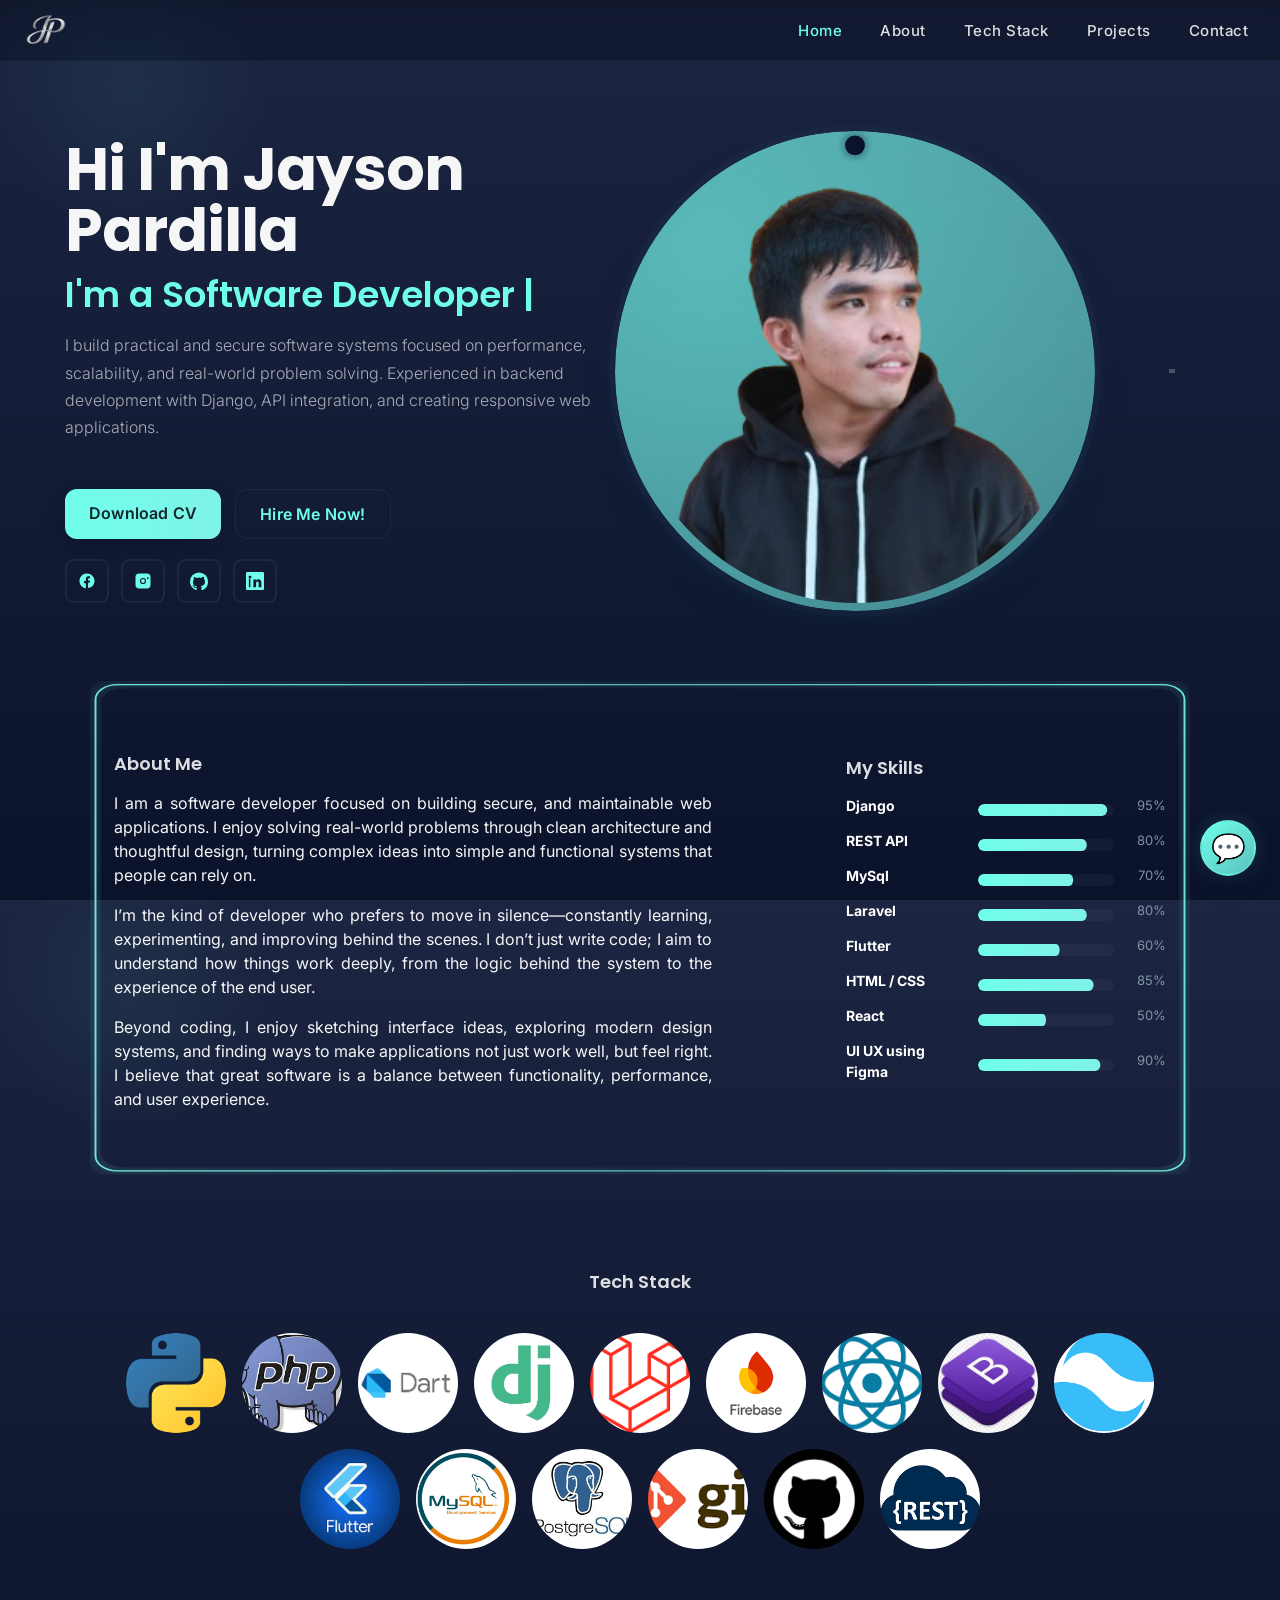
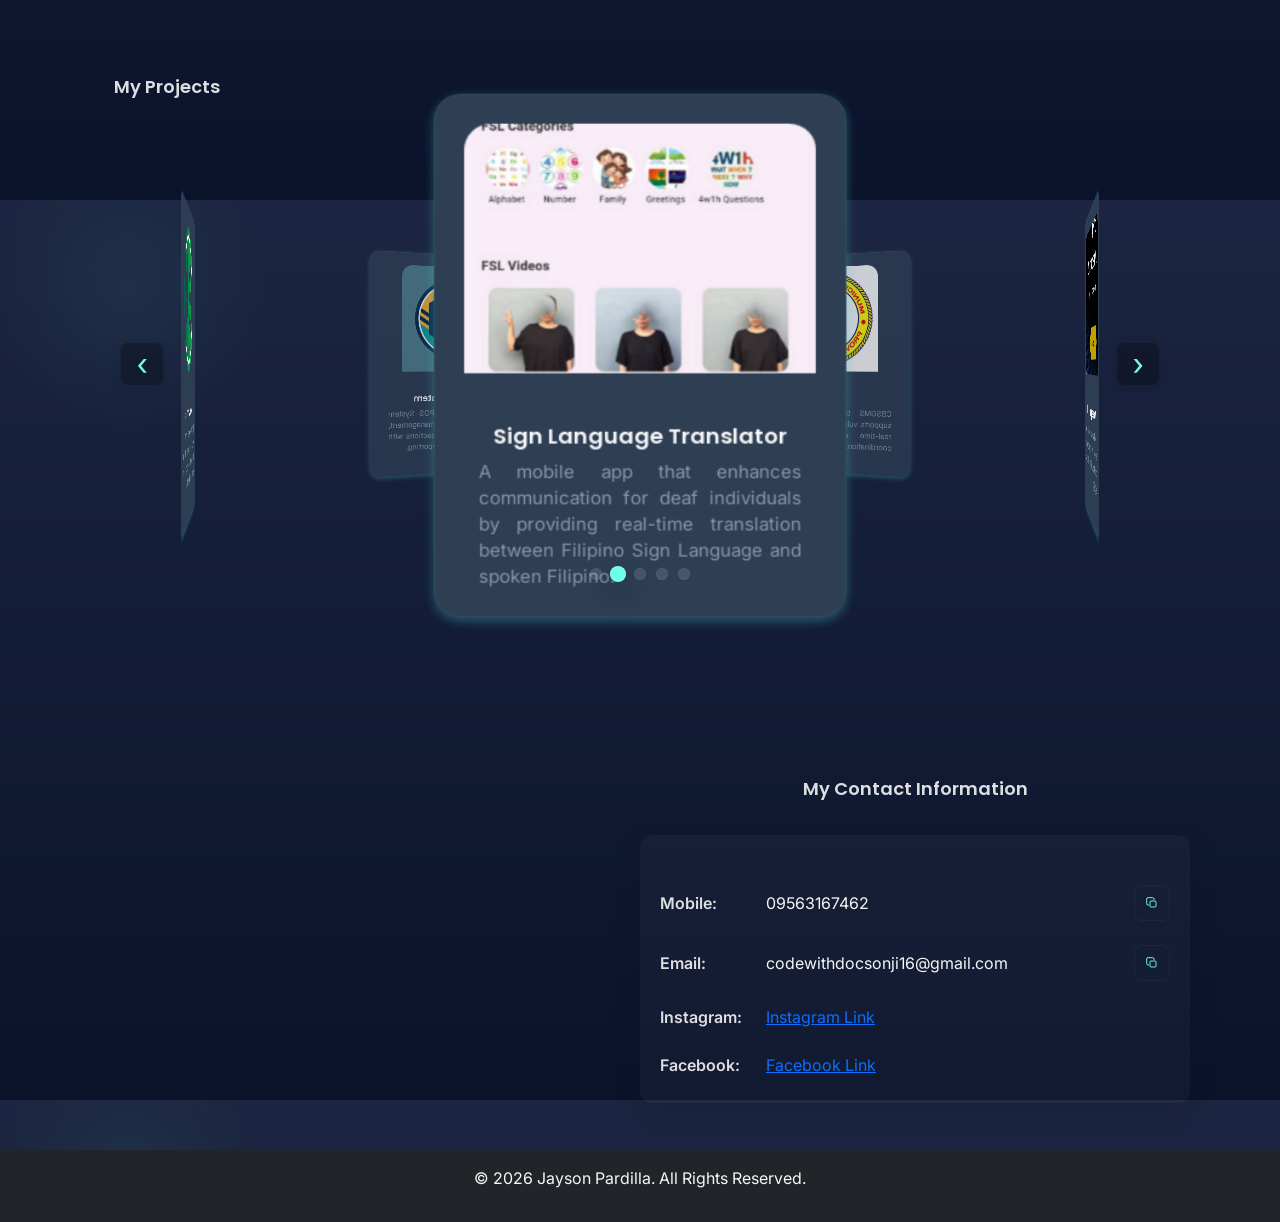
==== commit 9456e127: "23fre" ====
--- a/index.html
+++ b/index.html
@@ -12,6 +12,7 @@
 	<link href="https://cdn.jsdelivr.net/npm/bootstrap@5.3.2/dist/css/bootstrap.min.css" rel="stylesheet">
 	<link rel="stylesheet" href="./myportfolio/static/css/ndex.css" />
 	<link rel="stylesheet" href="./myportfolio/static/css/web-guide-modal.css" />
+	<link rel="stylesheet" href="./myportfolio/static/css/jayson-ai-chatbot.css" />
 </head>
 <body>
 	<header class="topbar">
@@ -29,7 +30,7 @@
 		</button>
 		<nav id="site-nav">
 			<ul>
-				<li><a class="active" href="#">Home</a></li>
+				<li><a class="active" href="#hero">Home</a></li>
 				<li><a href="#about">About</a></li>
 				<li><a href="#skills">Tech Stack</a></li>
 				<li><a href="#portfolio">Projects</a></li>
@@ -40,7 +41,7 @@
 
 	<main>
         <!-- Hero Section -->
-		<section class="hero" aria-label="Intro">
+		<section id="hero" class="hero" aria-label="Intro">
 			<div class="hero-left">
 				<h1>Hi I'm Jayson Pardilla</h1>
 					<h2>I'm <span id="role" style="color:var(--accent)"><span id="typed"></span><span class="typed-cursor" aria-hidden="true"></span></span></h2>
@@ -56,7 +57,7 @@
 				</div>		
 
 				<div class="buttons mt-4">
-					<a href="/myportfolio/assets/RESUME.pdf" download="RESUME.pdf" class="btn btn-primary" id="downloadcv">Download CV</a>
+					<a href="./myportfolio/assets/RESUME.pdf" download="RESUME.pdf" class="btn btn-primary" id="downloadcv">Download CV</a>
 					<button class="btn" id="hire-btn">Hire Me Now!</button>
 				</div>
 
@@ -255,13 +256,30 @@
 		<section id="stack" class="section" aria-label="Stacks">
 			<h4 class="p-3 mb-3 text-center">Tech Stack</h4>
 			<div class="stack-icons" aria-label="Technology stack logos">
+				<!-- Programming Languages -->
 				<img src="./myportfolio/assets/stacks/python.png" alt="Python logo" />
+				<img src="./myportfolio/assets/stacks/php.jpg" alt="PHP logo" />
+				<img src="./myportfolio/assets/stacks/dart.png" alt="Dart logo" />
+				
+				<!-- Backend -->
 				<img src="./myportfolio/assets/stacks/django.png" alt="Django logo" />
+				<img src="./myportfolio/assets/stacks/laravel.png" alt="Laravel logo" />
+				<img src="./myportfolio/assets/stacks/firebase.png" alt="Firebase logo" />
+				
+				<!-- Frontend -->
 				<img src="./myportfolio/assets/stacks/react.png" alt="React logo" />
+				<img src="./myportfolio/assets/stacks/bootstrap.jpg" alt="Bootstrap logo" />
+				<img src="./myportfolio/assets/stacks/tailwind.jpg" alt="Tailwind CSS logo" />
+				
+				<!-- Mobile -->
+				<img src="./myportfolio/assets/stacks/flutter.jpg" alt="Flutter logo" />
+				
+				<!-- Databases -->
 				<img src="./myportfolio/assets/stacks/mysql.png" alt="MySQL logo" />
-				<img src="./myportfolio/assets/stacks/php.jpg" alt="PHP logo" />
-				<img src="./myportfolio/assets/stacks/laravel.png" alt="Laravel logo" />
-				<img src="./myportfolio/assets/stacks/flutter.jpg" alt="Flutter logo" />
+				<img src="./myportfolio/assets/stacks/postgres.jpg" alt="PostgreSQL logo" />
+				
+				<!-- Version Control & Tools -->
+				<img src="./myportfolio/assets/stacks/git.png" alt="Git logo" />
 				<img src="./myportfolio/assets/stacks/github.png" alt="GitHub logo" />
 				<img src="./myportfolio/assets/stacks/rest.png" alt="REST API logo" />
 			</div>
@@ -274,41 +292,42 @@
 				<button class="carousel-btn prev" aria-label="Previous project">‹</button>
 				<div class="carousel-3d-viewport">
 					<div class="carousel-3d-track"> 
-						<article class="card" style="background-color:#2e3e53;"> 
+						<article class="card" style="background-color:#2e3e53;" title="Click to view"> 
 							<a href="#" target="_blank" style="text-decoration:none">
 							<img class="image" src="./myportfolio/static/images/2.png" alt="Project screenshot">
 							</a>
 							<h4>Ekubo Marketplace</h4>
 							<p style="color:var(--muted)">Ekubo Marketplace connects local vendors and customers with real-time chat, notifications, and seamless ordering system.</p>
 						</article> 
-						<article class="card" style="background-color:#2e3e53;" role="button" tabindex="0" id="web-guide-card"> 
+
+						<article class="card" style="background-color:#2e3e53;" id="fsl-card" title="Click to view">
+							<img class="image" src="./myportfolio/assets/fsl-images/home.jpg" alt="Project screenshot">
+							<h4>Sign Language Translator</h4>
+							<p style="color:var(--muted)"> A mobile app that enhances communication for deaf individuals by providing real-time translation between Filipino Sign Language and spoken Filipino.</p>
+						</article> 
+
+						<article class="card" style="background-color:#2e3e53;" role="button" tabindex="0" id="web-guide-card" title="Click to view"> 
 							<img class="image" src="./myportfolio/assets/zero-web-guide-images/1.jpg" alt="Web Development Guide">
 							<h4>Web Development Guide</h4>
-							<p style="color:var(--muted)">Learn web development from Python basics to Django applications.</p>
+							<p style="color:var(--muted)">A mobile app guide covering web development with Python, from basic concepts to building full applications using Django.</p>
 						</article>
-						<article class="card" style="background-color:#2e3e53;"> 
-							<a href="" target="_blank" style="text-decoration:none">
-								<img class="image" src="./myportfolio/static/images/3.png" alt="Project screenshot">
-							</a>
-							<h4>Inventory with POS System</h4>
-							<p style="color:var(--muted)">Smart Inventory with POS System streamlines stock management, sales tracking, and transactions with real-time updates and reporting.</p>
-						</article>     
-
-						<article class="card" style="background-color:#2e3e53;">
+
+						<article class="card" style="background-color:#2e3e53;" title="Click to view">
 							<a href="#" target="_blank" style="text-decoration:none">
 							<img class="image" src="./myportfolio/static/images/1.png" alt="Project screenshot">
 							</a>
 							<h4>CBSGMS</h4>
 							<p style="color:var(--muted)">CBSGMS tracks, manages, and supports vulnerable groups through real-time data, reporting, and coordination.</p>
 						</article> 
-						<article class="card" style="background-color:#2e3e53;">
-							<a href="#" target="_blank" style="text-decoration:none">
-							<img class="image" src="./myportfolio/static/images/4.png" alt="Project screenshot">
+
+						<article class="card" style="background-color:#2e3e53;" title="Click to view"> 
+							<a href="" target="_blank" style="text-decoration:none">
+								<img class="image" src="./myportfolio/static/images/3.png" alt="Project screenshot">
 							</a>
-							<h4>Snap Sign</h4>
-							<p style="color:var(--muted)">SnapSign enables secure digital signatures, customizable form building, document sending, tracking, and efficient workflow management online.
-</p>
-						</article> 
+							<h4>Inventory System</h4>
+                            <p style="color:var(--muted)">Smart Inventory with POS System streamlines stock management, sales tracking, and transactions with real-time updates and reporting.</p>
+						</article>
+					
 					</div>
 				</div>
 				<button class="carousel-btn next" aria-label="Next project">›</button>
@@ -338,6 +357,7 @@
 							<div class="spinner"></div>
 						</div>
 						<img id="modalImage" src="" alt="Web development guide image">
+						<div class="image-overlay" id="imageOverlay"></div>
 						<div class="image-navigation">
 							<button class="nav-arrow prev" id="prevBtn" aria-label="Previous image" title="Previous (←)">
 								<svg width="24" height="24" viewBox="0 0 24 24" fill="none" stroke="currentColor" stroke-width="2">
@@ -369,31 +389,66 @@
 						</div>
 					</div>
 				</div>
-
-				<div class="modal-footer">
-					<div class="footer-left">
-						<button id="prevImageBtn" class="modal-nav-btn prev-btn" aria-label="Previous image">
-							<svg width="16" height="16" viewBox="0 0 24 24" fill="none" stroke="currentColor" stroke-width="2">
-								<polyline points="15 18 9 12 15 6"></polyline>
-							</svg>
-							<span>Previous</span>
-						</button>
-					</div>
-					<div class="footer-center">
-						<span id="imageInfo" class="image-info">Guide Image</span>
-					</div>
-					<div class="footer-right">
-						<button id="nextImageBtn" class="modal-nav-btn next-btn" aria-label="Next image">
-							<span>Next</span>
-							<svg width="16" height="16" viewBox="0 0 24 24" fill="none" stroke="currentColor" stroke-width="2">
-								<polyline points="9 18 15 12 9 6"></polyline>
+			</div>
+		</div>
+		<!-- End Web Guide Modal -->
+
+		<!-- FSL Modal -->
+		<div id="fslModal" class="modal-overlay" role="dialog" aria-modal="true" aria-labelledby="fslModalTitle" style="display:none;">
+			<div class="modal-content">
+				<div class="modal-header">
+					<h3 id="fslModalTitle">Filipino Sign Language Translator</h3>
+					<div class="modal-controls">
+						<button id="fslZoomBtn" class="modal-icon-btn" aria-label="Fullscreen" title="Fullscreen">
+							<svg width="20" height="20" viewBox="0 0 24 24" fill="none" stroke="currentColor" stroke-width="2">
+								<path d="M8 3H5a2 2 0 0 0-2 2v3m18 0V5a2 2 0 0 0-2-2h-3m0 18h3a2 2 0 0 0 2-2v-3M3 16v3a2 2 0 0 0 2 2h3"></path>
 							</svg>
 						</button>
+						<button class="modal-close" aria-label="Close modal" title="Close (Esc)">&times;</button>
+					</div>
+				</div>
+
+				<div class="modal-body">
+					<div class="image-container">
+						<div class="image-loader" id="fslImageLoader">
+							<div class="spinner"></div>
+						</div>
+						<img id="fslModalImage" src="" alt="FSL project image">
+						<div class="image-overlay" id="fslImageOverlay"></div>
+						<div class="image-navigation">
+							<button class="nav-arrow prev" id="fslPrevBtn" aria-label="Previous image" title="Previous (←)">
+								<svg width="24" height="24" viewBox="0 0 24 24" fill="none" stroke="currentColor" stroke-width="2">
+									<polyline points="15 18 9 12 15 6"></polyline>
+								</svg>
+							</button>
+							<button class="nav-arrow next" id="fslNextBtn" aria-label="Next image" title="Next (→)">
+								<svg width="24" height="24" viewBox="0 0 24 24" fill="none" stroke="currentColor" stroke-width="2">
+									<polyline points="9 18 15 12 9 6"></polyline>
+								</svg>
+							</button>
+						</div>
+					</div>
+
+					<div class="modal-thumbnails">
+						<div class="thumbnails-scroll" id="fslThumbnailsScroll">
+							<!-- Thumbnails will be generated here -->
+						</div>
+					</div>
+
+					<div class="modal-info">
+						<div class="image-counter">
+							<span id="fslImageCounter">1</span>
+							<span class="separator">/</span>
+							<span id="fslTotalImages">11</span>
+						</div>
+						<div class="progress-bar">
+							<div class="progress-fill" id="fslProgressFill"></div>
+						</div>
 					</div>
 				</div>
 			</div>
 		</div>
-		<!-- End Web Guide Modal -->
+		<!-- End FSL Modal -->
 
 		<!-- Contact Section -->
 		<section id="contact" class="section" aria-label="Contact me" style="padding:0; padding-top:80px"> 
@@ -455,9 +510,12 @@
 	<script src="https://cdn.jsdelivr.net/npm/bootstrap@5.3.2/dist/js/bootstrap.bundle.min.js"></script>
 	<script src="./myportfolio/static/js/hire-button.js"></script>
 	<script src="./myportfolio/static/js/entrance-observer.js"></script>
+	<script src="./myportfolio/static/js/scroll-animations.js"></script>
 	<script src="./myportfolio/static/js/submit-form-contact.js"></script>
 	<script src="./myportfolio/static/js/carousel-3d.js"></script>
 	<script src="./myportfolio/static/js/copy-contact.js"></script>
 	<script src="./myportfolio/static/js/web-guide-modal.js"></script>
+	<script src="./myportfolio/static/js/fsl-modal.js"></script>
+	<script src="./myportfolio/static/js/jayson-ai-chatbot.js"></script>
 </body>
 </html>
--- a/myportfolio/static/css/ndex.css
+++ b/myportfolio/static/css/ndex.css
@@ -108,10 +108,14 @@
 }
 .carousel-3d-track .card p {
     font-family:var(--font-ui);
-    font-size:var(--fz-base);
+    font-size:0.95rem;
     padding: 0 12px 12px 12px;
     color: var(--text-muted);
     line-height:1.45;
+    text-align:justify;
+}
+#fsl-card:hover {
+    cursor: pointer;
 }
 .carousel-btn {
     background: var(--accent, #6fffe9);
@@ -231,6 +235,108 @@
 /* Smooth micro-interactions */
 .btn, .card{transition:transform var(--duration) var(--ease), box-shadow var(--duration) var(--ease), opacity var(--duration) var(--ease)}
 .fade-transition{transition:opacity var(--duration) var(--ease)}
+
+/* ========== Scroll Animation Keyframes ========== */
+@keyframes fadeInUp {
+	from {
+		opacity: 0;
+		transform: translateY(40px);
+	}
+	to {
+		opacity: 1;
+		transform: translateY(0);
+	}
+}
+
+@keyframes fadeInScale {
+	from {
+		opacity: 0;
+		transform: scale(0.95);
+	}
+	to {
+		opacity: 1;
+		transform: scale(1);
+	}
+}
+
+@keyframes slideInLeft {
+	from {
+		opacity: 0;
+		transform: translateX(-50px);
+	}
+	to {
+		opacity: 1;
+		transform: translateX(0);
+	}
+}
+
+@keyframes slideInRight {
+	from {
+		opacity: 0;
+		transform: translateX(50px);
+	}
+	to {
+		opacity: 1;
+		transform: translateX(0);
+	}
+}
+
+/* ========== Scroll Animation Classes ========== */
+/* Default hidden state for elements before animation */
+#about:not(.scroll-animated),
+#skills:not(.scroll-animated),
+#stack:not(.scroll-animated),
+#portfolio:not(.scroll-animated),
+.about-text:not(.scroll-animated),
+.stack-icons:not(.scroll-animated),
+.carousel-3d-container:not(.scroll-animated) {
+	opacity: 0;
+	transform: translateY(40px);
+}
+
+/* Fade in up animation */
+.scroll-animated.fade-in-up {
+	animation: fadeInUp 0.8s ease-out forwards;
+}
+
+/* Fade in scale animation */
+.scroll-animated.fade-in-scale {
+	animation: fadeInScale 0.8s ease-out forwards;
+}
+
+/* Slide in left animation */
+.scroll-animated.slide-in-left {
+	animation: slideInLeft 0.8s ease-out forwards;
+}
+
+/* Slide in right animation */
+.scroll-animated.slide-in-right {
+	animation: slideInRight 0.8s ease-out forwards;
+}
+
+/* ========== Child Element Staggered Animations ========== */
+/* Skill progress bars - hidden by default */
+.skill-progress:not(.bar-animated) {
+	opacity: 0;
+	transform: translateX(-30px);
+}
+
+/* Staggered reveal for skill bars */
+.skill-progress.bar-animated {
+	animation: slideInLeft 0.6s ease-out forwards;
+}
+
+/* Stack icons - hidden by default */
+.stack-icons img:not(.icon-animated) {
+	opacity: 0;
+	transform: scale(0.8);
+}
+
+/* Staggered reveal for stack icons */
+.stack-icons img.icon-animated {
+	animation: fadeInScale 0.5s ease-out forwards;
+}
+
 html,body{height:100%;}
 body{
     margin:0;
@@ -403,7 +509,7 @@
 .about-inner{display:flex;gap:24px;align-items:flex-start}
 .about-text{flex:1}
 /* Stack section logos row */
-.stack-icons{display:flex;align-items:center;justify-content:center;gap:16px;flex-wrap:nowrap;overflow-x:auto;padding:8px 0}
+.stack-icons{display:flex;align-items:center;justify-content:center;gap:16px;flex-wrap:wrap;overflow:visible;padding:8px 0}
 .stack-icons img{width:100px;height:100px;border-radius:50%;object-fit:cover;display:block}
 /* Justify paragraphs inside the About section only */
 .about-text p{text-align:justify;text-justify:inter-word;-webkit-hyphens:auto;hyphens:auto;word-break:break-word}
@@ -711,7 +817,8 @@
     }
 
     .carousel-3d-track .card p{
-        font-size:0.875rem;
+        font-size:0.95rem;
+        text-align:justify;
     }
 
     .contact-row{
--- a/myportfolio/static/css/web-guide-modal.css
+++ b/myportfolio/static/css/web-guide-modal.css
@@ -67,7 +67,7 @@
 .modal-header h3 {
     margin: 0;
     color: #fff;
-    font-size: 1.3rem;
+    font-size: 1rem;
     font-weight: 600;
     letter-spacing: 0.5px;
 }
@@ -141,11 +141,58 @@
     min-height: 0;
 }
 
-#modalImage {
+#modalImage,
+#fslModalImage {
     width: 100%;
     height: 100%;
     object-fit: contain;
     transition: opacity 0.4s ease;
+}
+
+/* Image Overlay Description */
+.image-overlay {
+    position: absolute;
+    bottom: 0;
+    left: 0;
+    right: 0;
+    background: linear-gradient(to top, rgba(0, 0, 0, 0.9), rgba(0, 0, 0, 0.6), transparent);
+    color: #fff;
+    padding: 20px 15px 15px 15px;
+    font-size: 0.9rem;
+    line-height: 1.4;
+    max-height: 40%;
+    overflow-y: auto;
+    z-index: 10;
+    pointer-events: auto;
+    animation: slideUpOverlay 0.3s ease;
+}
+
+@keyframes slideUpOverlay {
+    from {
+        opacity: 0;
+        transform: translateY(10px);
+    }
+    to {
+        opacity: 1;
+        transform: translateY(0);
+    }
+}
+
+.image-overlay::-webkit-scrollbar {
+    width: 4px;
+}
+
+.image-overlay::-webkit-scrollbar-track {
+    background: transparent;
+}
+
+.image-overlay::-webkit-scrollbar-thumb {
+    background: rgba(111, 255, 233, 0.3);
+    border-radius: 2px;
+}
+
+.image-overlay::-webkit-scrollbar-thumb:hover {
+    background: rgba(111, 255, 233, 0.5);
 }
 
 .image-loader {
@@ -222,8 +269,8 @@
     flex-shrink: 0;
     background: rgba(0, 0, 0, 0.2);
     border-radius: 8px;
-    padding: 10px;
-    max-height: 85px;
+    padding: 6px;
+    max-height: 65px;
 }
 
 .thumbnails-scroll {
@@ -255,8 +302,8 @@
 
 .thumbnail {
     flex-shrink: 0;
-    width: 65px;
-    height: 65px;
+    width: 40px;
+    height: 40px;
     border: 2px solid rgba(111, 255, 233, 0.2);
     border-radius: 6px;
     background: rgba(0, 0, 0, 0.3);
@@ -287,7 +334,7 @@
 .modal-info {
     display: flex;
     flex-direction: column;
-    gap: 5px;
+    gap: 3px;
     padding: 0 5px;
     flex-shrink: 0;
 }
@@ -298,13 +345,13 @@
     justify-content: center;
     gap: 4px;
     color: rgba(255, 255, 255, 0.8);
-    font-size: 0.85rem;
+    font-size: 0.75rem;
     font-weight: 500;
 }
 
 .image-counter span:first-child {
     color: var(--accent);
-    font-size: 1rem;
+    font-size: 0.9rem;
     font-weight: 700;
 }
 
@@ -333,12 +380,12 @@
     display: flex;
     justify-content: space-between;
     align-items: center;
-    padding: 15px 20px;
+    padding: 10px 15px;
     border-top: 1px solid rgba(111, 255, 233, 0.15);
     background: rgba(26, 35, 50, 0.5);
     backdrop-filter: blur(10px);
     flex-shrink: 0;
-    gap: 10px;
+    gap: 8px;
 }
 
 .footer-left,
@@ -365,15 +412,15 @@
     background: linear-gradient(135deg, var(--accent), #5bc0be);
     color: #000;
     border: none;
-    padding: 10px 20px;
+    padding: 8px 16px;
     border-radius: 8px;
     cursor: pointer;
     font-weight: 600;
     transition: all 0.3s cubic-bezier(0.34, 1.56, 0.64, 1);
-    font-size: 0.95rem;
-    display: flex;
-    align-items: center;
-    gap: 8px;
+    font-size: 0.85rem;
+    display: flex;
+    align-items: center;
+    gap: 6px;
     white-space: nowrap;
     box-shadow: 0 4px 12px rgba(111, 255, 233, 0.2);
 }
--- a/myportfolio/static/css/jayson-ai-chatbot.css
+++ b/myportfolio/static/css/jayson-ai-chatbot.css
@@ -0,0 +1,477 @@
+/* ============================================
+   JaysonAI Premium Chatbot Styles
+   Executive Recruiting Assistant
+   Premium dark theme with refined interactions
+   ============================================ */
+
+#jayson-ai-chatbot-container {
+    --chat-accent: #6fffe9;
+    --chat-accent-glow: #5bc0be;
+    --chat-bg-primary: #0b132b;
+    --chat-bg-secondary: #1c2541;
+    --chat-bg-tertiary: #3b506b;
+    --chat-text-primary: rgba(255, 255, 255, 0.96);
+    --chat-text-secondary: rgba(255, 255, 255, 0.86);
+    --chat-text-muted: rgba(255, 255, 255, 0.64);
+    --chat-border: rgba(111, 255, 233, 0.12);
+    --chat-shadow: 0 20px 60px rgba(0, 0, 0, 0.4);
+    --chat-shadow-sm: 0 8px 24px rgba(0, 0, 0, 0.2);
+}
+
+/* ========== TOGGLE BUTTON ========== */
+.jayson-ai-toggle-btn {
+    position: fixed;
+    bottom: 24px;
+    right: 24px;
+    width: 56px;
+    height: 56px;
+    border-radius: 50%;
+    background: linear-gradient(135deg, var(--chat-accent), var(--chat-accent-glow));
+    border: 2px solid rgba(111, 255, 233, 0.3);
+    cursor: pointer;
+    display: flex;
+    align-items: center;
+    justify-content: center;
+    font-size: 28px;
+    box-shadow: var(--chat-shadow-sm), 0 0 20px rgba(111, 255, 233, 0.15);
+    z-index: 999998;
+    transition: all 300ms cubic-bezier(0.34, 1.56, 0.64, 1);
+    animation: jayson-ai-pulse-premium 2.5s ease-in-out infinite;
+}
+
+.jayson-ai-toggle-btn:hover {
+    transform: scale(1.12) translateY(-4px);
+    box-shadow: var(--chat-shadow), 0 0 30px rgba(111, 255, 233, 0.3);
+}
+
+.jayson-ai-toggle-btn:active {
+    transform: scale(1.02);
+}
+
+@keyframes jayson-ai-pulse-premium {
+    0%, 100% {
+        box-shadow: var(--chat-shadow-sm), 0 0 20px rgba(111, 255, 233, 0.15);
+    }
+    50% {
+        box-shadow: var(--chat-shadow-sm), 0 0 40px rgba(111, 255, 233, 0.25);
+    }
+}
+
+.jayson-ai-icon {
+    display: inline-block;
+    animation: jayson-ai-bounce 1.2s ease-in-out infinite;
+}
+
+@keyframes jayson-ai-bounce {
+    0%, 100% { transform: translateY(0); }
+    50% { transform: translateY(-4px); }
+}
+
+/* ========== CHAT WINDOW ========== */
+.jayson-ai-window {
+    position: fixed !important;
+    bottom: 96px !important;
+    right: 24px !important;
+    left: auto !important;
+    top: auto !important;
+    width: 360px;
+    height: 550px;
+    background: linear-gradient(135deg, rgba(11, 19, 43, 0.98) 0%, rgba(28, 37, 65, 0.95) 100%);
+    border-radius: 20px;
+    border: 1px solid var(--chat-border);
+    box-shadow: var(--chat-shadow);
+    display: flex;
+    flex-direction: column;
+    overflow: hidden;
+    z-index: 999999;
+    backdrop-filter: blur(12px);
+    transform-origin: bottom right;
+}
+
+/* Animation States */
+.jayson-ai-hidden {
+    opacity: 0;
+    transform: translateY(32px) scale(0.92);
+    pointer-events: none;
+    transition: all 300ms cubic-bezier(0.34, 1.56, 0.64, 1);
+}
+
+.jayson-ai-visible {
+    opacity: 1;
+    transform: translateY(0) scale(1);
+    pointer-events: auto;
+    transition: all 300ms cubic-bezier(0.34, 1.56, 0.64, 1);
+}
+
+/* ========== HEADER ========== */
+.jayson-ai-header {
+    display: flex;
+    align-items: center;
+    justify-content: space-between;
+    padding: 24px;
+    background: linear-gradient(135deg, rgba(11, 19, 43, 0.9) 0%, rgba(28, 37, 65, 0.9) 100%);
+    border-bottom: 1px solid var(--chat-border);
+}
+
+.jayson-ai-header-content {
+    flex: 1;
+}
+
+.jayson-ai-title {
+    font-family: 'Poppins', system-ui, sans-serif;
+    font-size: 18px;
+    font-weight: 700;
+    color: var(--chat-accent);
+    margin: 0 0 2px 0;
+    letter-spacing: 0.5px;
+}
+
+.jayson-ai-subtitle {
+    font-family: 'Inter', system-ui, sans-serif;
+    font-size: 12px;
+    color: var(--chat-text-muted);
+    margin: 0;
+    font-weight: 500;
+    letter-spacing: 0.3px;
+}
+
+.jayson-ai-close-btn {
+    width: 36px;
+    height: 36px;
+    border: 1px solid rgba(111, 255, 233, 0.1);
+    background: rgba(111, 255, 233, 0.05);
+    color: var(--chat-text-primary);
+    border-radius: 8px;
+    cursor: pointer;
+    display: flex;
+    align-items: center;
+    justify-content: center;
+    font-size: 18px;
+    transition: all 200ms cubic-bezier(0.34, 1.56, 0.64, 1);
+    font-weight: 600;
+}
+
+.jayson-ai-close-btn:hover {
+    background: rgba(111, 255, 233, 0.12);
+    border-color: rgba(111, 255, 233, 0.2);
+    color: var(--chat-accent);
+    transform: rotate(90deg);
+}
+
+/* ========== MESSAGES AREA ========== */
+.jayson-ai-messages {
+    flex: 1;
+    overflow-y: auto;
+    padding: 20px;
+    display: flex;
+    flex-direction: column;
+    gap: 14px;
+    scroll-behavior: smooth;
+}
+
+.jayson-ai-messages::-webkit-scrollbar {
+    width: 6px;
+}
+
+.jayson-ai-messages::-webkit-scrollbar-track {
+    background: transparent;
+}
+
+.jayson-ai-messages::-webkit-scrollbar-thumb {
+    background: rgba(111, 255, 233, 0.15);
+    border-radius: 3px;
+}
+
+.jayson-ai-messages::-webkit-scrollbar-thumb:hover {
+    background: rgba(111, 255, 233, 0.3);
+}
+
+/* Message Styling */
+.jayson-ai-message {
+    display: flex;
+    animation: jayson-ai-fadeIn 350ms cubic-bezier(0.34, 1.56, 0.64, 1);
+}
+
+@keyframes jayson-ai-fadeIn {
+    from {
+        opacity: 0;
+        transform: translateY(12px);
+    }
+    to {
+        opacity: 1;
+        transform: translateY(0);
+    }
+}
+
+.jayson-ai-message-user {
+    justify-content: flex-end;
+}
+
+.jayson-ai-message-bot {
+    justify-content: flex-start;
+}
+
+.jayson-ai-message-content {
+    max-width: 78%;
+    padding: 12px 16px;
+    border-radius: 14px;
+    font-family: 'Inter', system-ui, sans-serif;
+    font-size: 14px;
+    line-height: 1.6;
+    word-wrap: break-word;
+    white-space: pre-wrap;
+}
+
+.jayson-ai-message-user .jayson-ai-message-content {
+    background: linear-gradient(135deg, var(--chat-accent), var(--chat-accent-glow));
+    color: rgba(6, 16, 22, 0.95);
+    font-weight: 500;
+    border-radius: 14px 4px 14px 14px;
+    box-shadow: 0 4px 12px rgba(111, 255, 233, 0.15);
+}
+
+.jayson-ai-message-bot .jayson-ai-message-content {
+    background: rgba(59, 80, 107, 0.5);
+    color: var(--chat-text-primary);
+    border: 1px solid rgba(111, 255, 233, 0.08);
+    border-radius: 4px 14px 14px 14px;
+    backdrop-filter: blur(4px);
+}
+
+/* ========== INPUT AREA ========== */
+.jayson-ai-input-area {
+    display: flex;
+    align-items: center;
+    gap: 10px;
+    padding: 18px;
+    background: rgba(11, 19, 43, 0.6);
+    border-top: 1px solid var(--chat-border);
+    backdrop-filter: blur(8px);
+}
+
+.jayson-ai-input {
+    flex: 1;
+    padding: 11px 15px;
+    border: 1px solid var(--chat-border);
+    border-radius: 10px;
+    background: rgba(255, 255, 255, 0.03);
+    color: var(--chat-text-primary);
+    font-family: 'Inter', system-ui, sans-serif;
+    font-size: 14px;
+    outline: none;
+    transition: all 250ms cubic-bezier(0.34, 1.56, 0.64, 1);
+}
+
+.jayson-ai-input::placeholder {
+    color: rgba(255, 255, 255, 0.35);
+    font-weight: 500;
+}
+
+.jayson-ai-input:focus {
+    background: rgba(255, 255, 255, 0.06);
+    border-color: rgba(111, 255, 233, 0.25);
+    box-shadow: 0 0 0 4px rgba(111, 255, 233, 0.08);
+}
+
+.jayson-ai-send-btn {
+    width: 42px;
+    height: 42px;
+    border: none;
+    border-radius: 10px;
+    background: linear-gradient(135deg, var(--chat-accent), var(--chat-accent-glow));
+    color: rgba(6, 16, 22, 0.95);
+    cursor: pointer;
+    display: flex;
+    align-items: center;
+    justify-content: center;
+    font-size: 18px;
+    font-weight: 700;
+    transition: all 250ms cubic-bezier(0.34, 1.56, 0.64, 1);
+    box-shadow: 0 4px 12px rgba(111, 255, 233, 0.15);
+}
+
+.jayson-ai-send-btn:hover {
+    transform: translateY(-2px);
+    box-shadow: 0 6px 20px rgba(111, 255, 233, 0.25);
+}
+
+.jayson-ai-send-btn:active {
+    transform: translateY(0) scale(0.98);
+}
+
+/* ========== RESPONSIVE ========== */
+@media (max-width: 768px) {
+    .jayson-ai-window {
+        width: calc(100% - 32px);
+        bottom: 80px;
+        right: 16px;
+        height: 550px;
+        max-height: calc(100vh - 140px);
+        border-radius: 16px;
+    }
+}
+
+@media (max-width: 480px) {
+    .jayson-ai-window {
+        position: fixed !important;
+        bottom: 96px !important;
+        top: auto !important;
+        right: 24px !important;
+        left: auto !important;
+        width: 360px;
+        height: 550px;
+        max-height: calc(100vh - 160px);
+        border-radius: 16px 0 0 16px;
+        z-index: 999999;
+    }
+
+    .jayson-ai-visible {
+        transform: translateX(0) scale(1);
+    }
+
+    .jayson-ai-hidden {
+        transform: translateX(100%) scale(1);
+    }
+
+    .jayson-ai-toggle-btn {
+        bottom: 24px;
+        right: 24px;
+        width: 60px;
+        height: 60px;
+        font-size: 28px;
+    }
+
+    .jayson-ai-header {
+        padding: 16px;
+        flex-shrink: 0;
+    }
+
+    .jayson-ai-title {
+        font-size: 16px;
+        margin-bottom: 2px;
+    }
+
+    .jayson-ai-subtitle {
+        font-size: 11px;
+    }
+
+    .jayson-ai-close-btn {
+        width: 36px;
+        height: 36px;
+        font-size: 18px;
+    }
+
+    .jayson-ai-messages {
+        padding: 12px 14px;
+        gap: 10px;
+        flex: 1;
+        overflow-y: auto;
+        -webkit-overflow-scrolling: touch;
+    }
+
+    .jayson-ai-message-content {
+        max-width: 85%;
+        font-size: 13px;
+        padding: 10px 12px;
+        line-height: 1.5;
+    }
+
+    .jayson-ai-input-area {
+        padding: 10px 12px;
+        gap: 6px;
+        flex-shrink: 0;
+        background: rgba(11, 19, 43, 0.8);
+    }
+
+    .jayson-ai-input {
+        padding: 10px 12px;
+        font-size: 14px;
+        border-radius: 8px;
+        flex: 1;
+        min-width: 0;
+    }
+
+    .jayson-ai-input::placeholder {
+        font-size: 13px;
+    }
+
+    .jayson-ai-send-btn {
+        width: 40px;
+        height: 40px;
+        font-size: 18px;
+        flex-shrink: 0;
+    }
+}
+
+@media (max-height: 600px) {
+    .jayson-ai-window {
+        max-height: 90vh;
+    }
+
+    .jayson-ai-messages {
+        padding: 12px;
+        gap: 8px;
+    }
+
+    .jayson-ai-header {
+        padding: 12px 16px;
+    }
+
+    .jayson-ai-input-area {
+        padding: 8px;
+    }
+}
+
+@media (max-width: 360px) {
+    .jayson-ai-toggle-btn {
+        width: 56px;
+        height: 56px;
+        font-size: 26px;
+        bottom: 16px;
+        right: 16px;
+    }
+
+    .jayson-ai-title {
+        font-size: 16px;
+    }
+
+    .jayson-ai-subtitle {
+        font-size: 11px;
+    }
+
+    .jayson-ai-message-content {
+        max-width: 88%;
+        font-size: 13px;
+        padding: 10px 12px;
+    }
+
+    .jayson-ai-header {
+        padding: 14px 12px;
+    }
+
+    .jayson-ai-input-area {
+        padding: 10px;
+        gap: 6px;
+    }
+
+    .jayson-ai-input {
+        padding: 10px 12px;
+        font-size: 14px;
+    }
+
+    .jayson-ai-send-btn {
+        width: 40px;
+        height: 40px;
+    }
+}
+
+/* Fix for mobile keyboard */
+@media (max-width: 480px) and (orientation: portrait) {
+    .jayson-ai-window.jayson-ai-visible {
+        max-height: 100vh;
+    }
+
+    .jayson-ai-messages {
+        max-height: calc(100vh - 180px);
+    }
+}
